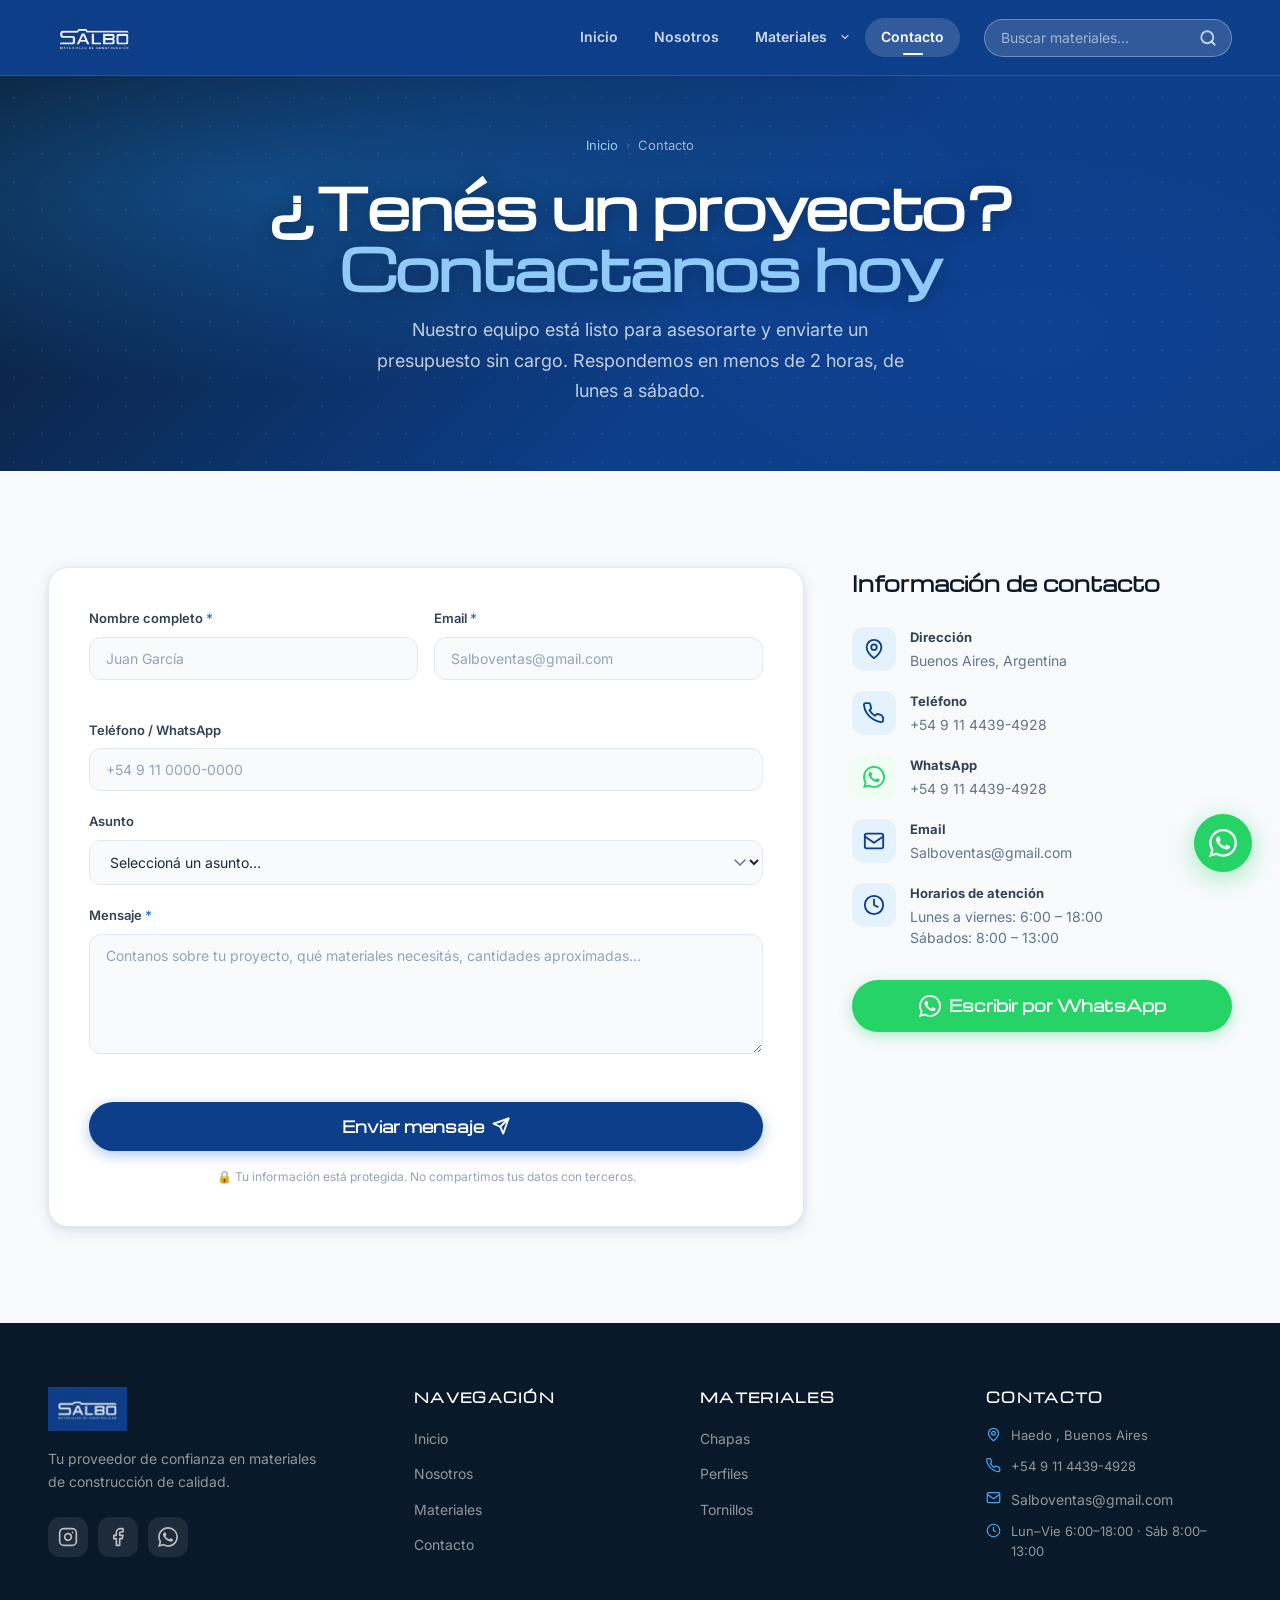
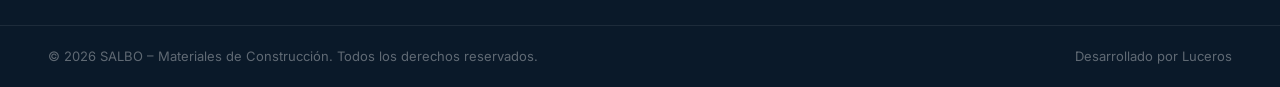
==== contacto.html @ 539ea637 "Correcion de responsive en logo flotante + emoji en los mensajes" ====
<!DOCTYPE html>
<html lang="es">
<head>
  <meta charset="UTF-8" />
  <meta name="viewport" content="width=device-width, initial-scale=1.0" />
  <meta name="description" content="Contactá a SALBO – Materiales de Construcción. Formulario de contacto, WhatsApp, teléfono y dirección en Buenos Aires. Respondemos en menos de 2 horas." />
  <meta name="keywords" content="contacto SALBO, presupuesto materiales construcción, consulta chapas perfiles Buenos Aires" />
  <meta name="author" content="SALBO" />
  <meta property="og:title" content="Contacto – SALBO Materiales de Construcción" />
  <meta property="og:description" content="Contactanos para recibir tu presupuesto sin cargo. Respondemos en menos de 2 horas." />
  <meta property="og:type" content="website" />
  <title>Contacto – SALBO Materiales de Construcción</title>

  <link rel="icon" href="assets/img/SALBO_LOGO_WEB.jpeg" type="image/jpeg" />

  <link rel="preconnect" href="https://fonts.googleapis.com" />
  <link rel="preconnect" href="https://fonts.gstatic.com" crossorigin />
  <link href="https://fonts.googleapis.com/css2?family=Inter:wght@300;400;500;600;700;800&family=Poppins:wght@400;500;600;700;800;900&display=swap" rel="stylesheet" />

  <link rel="stylesheet" href="assets/css/styles.css?v=2" />
</head>
<body data-page="contacto">

  <!-- Shared header -->
  <div id="site-header"></div>

  <!-- ===== PAGE HERO ===== -->
  <section class="page-hero" aria-labelledby="ph-title">
    <div class="page-hero__content">
      <nav class="page-hero__breadcrumb" aria-label="Ruta de navegación">
        <a href="index.html">Inicio</a>
        <span class="page-hero__breadcrumb-sep" aria-hidden="true">›</span>
        <span>Contacto</span>
      </nav>
      <h1 class="page-hero__title" id="ph-title">
        ¿Tenés un proyecto?<br><span>Contactanos hoy</span>
      </h1>
      <p class="page-hero__desc">
        Nuestro equipo está listo para asesorarte y enviarte un presupuesto sin cargo. Respondemos en menos de 2 horas, de lunes a sábado.
      </p>
    </div>
  </section>

  <!-- ===== CONTACTO ===== -->
  <section class="contact" id="contacto" aria-labelledby="contact-title">
    <div class="container">

      <!--
        IMPORTANTE – Formspree:
        1. Creá una cuenta en https://formspree.io (gratis hasta 50 envíos/mes)
        2. Creá un nuevo formulario y copiá tu ID (ej: xpzgkwrb)
        3. Reemplazá YOUR_FORM_ID en el atributo action de abajo
           action="https://formspree.io/f/YOUR_FORM_ID"
        4. ¡Listo! Los mensajes llegarán a tu email automáticamente.
      -->

      <div class="contact__grid">

        <!-- ── FORMULARIO ── -->
        <div class="contact__form-wrap reveal">
          <form
            class="contact-form"
            id="contactForm"
            action="https://formspree.io/f/YOUR_FORM_ID"
            method="POST"
            novalidate
            aria-label="Formulario de contacto"
          >

            <!-- Honeypot anti-spam: oculto para humanos, visible para bots -->
            <input
              type="text"
              name="_gotcha"
              style="display:none;position:absolute;left:-9999px;width:1px;height:1px"
              tabindex="-1"
              autocomplete="off"
              aria-hidden="true"
            />

            <!-- Asunto oculto para Formspree -->
            <input type="hidden" name="_subject" value="Nuevo contacto desde salbo.com.ar" />

            <div class="form-row">
              <div class="form-group">
                <label for="cName" class="form-label">
                  Nombre completo <span class="required" aria-hidden="true">*</span>
                </label>
                <input
                  type="text"
                  id="cName"
                  name="name"
                  class="form-input"
                  placeholder="Juan García"
                  autocomplete="name"
                  required
                  aria-required="true"
                />
                <span class="form-error" id="cName-error" role="alert"></span>
              </div>
              <div class="form-group">
                <label for="cEmail" class="form-label">
                  Email <span class="required" aria-hidden="true">*</span>
                </label>
                <input
                  type="email"
                  id="cEmail"
                  name="email"
                  class="form-input"
                  placeholder="Salboventas@gmail.com"
                  autocomplete="email"
                  required
                  aria-required="true"
                />
                <span class="form-error" id="cEmail-error" role="alert"></span>
              </div>
            </div>

            <div class="form-group">
              <label for="cPhone" class="form-label">Teléfono / WhatsApp</label>
              <input
                type="tel"
                id="cPhone"
                name="phone"
                class="form-input"
                placeholder="+54 9 11 0000-0000"
                autocomplete="tel"
              />
            </div>

            <div class="form-group">
              <label for="cSubject" class="form-label">Asunto</label>
              <select id="cSubject" name="subject" class="form-input form-select">
                <option value="">Seleccioná un asunto…</option>
                <option value="presupuesto">Solicitar presupuesto</option>
                <option value="consulta">Consulta de producto</option>
                <option value="entrega">Consulta de entrega</option>
                <option value="otro">Otro</option>
              </select>
            </div>

            <div class="form-group">
              <label for="cMessage" class="form-label">
                Mensaje <span class="required" aria-hidden="true">*</span>
              </label>
              <textarea
                id="cMessage"
                name="message"
                class="form-input form-textarea"
                placeholder="Contanos sobre tu proyecto, qué materiales necesitás, cantidades aproximadas…"
                rows="5"
                required
                aria-required="true"
              ></textarea>
              <span class="form-error" id="cMessage-error" role="alert"></span>
            </div>

            <button type="submit" class="btn btn--primary btn--full btn--lg" id="submitBtn">
              Enviar mensaje
              <svg width="18" height="18" viewBox="0 0 24 24" fill="none" stroke="currentColor" stroke-width="2.5" stroke-linecap="round" stroke-linejoin="round" aria-hidden="true"><path d="m22 2-7 20-4-9-9-4Z"/><path d="M22 2 11 13"/></svg>
            </button>

            <p style="font-size:12px;color:var(--gray-400);margin-top:16px;text-align:center;">
              🔒 Tu información está protegida. No compartimos tus datos con terceros.
            </p>
          </form>
        </div>

        <!-- ── INFO DE CONTACTO ── -->
        <div class="contact__info reveal">
          <h3 class="contact__info-title">Información de contacto</h3>

          <div class="contact__info-items">

            <div class="contact__info-item">
              <div class="contact__info-icon" aria-hidden="true">
                <svg width="22" height="22" viewBox="0 0 24 24" fill="none" stroke="currentColor" stroke-width="2" stroke-linecap="round" stroke-linejoin="round"><path d="M20 10c0 6-8 12-8 12s-8-6-8-12a8 8 0 0 1 16 0Z"/><circle cx="12" cy="10" r="3"/></svg>
              </div>
              <div>
                <strong>Dirección</strong>
                <p> Buenos Aires, Argentina</p>
              </div>
            </div>

            <div class="contact__info-item">
              <div class="contact__info-icon" aria-hidden="true">
                <svg width="22" height="22" viewBox="0 0 24 24" fill="none" stroke="currentColor" stroke-width="2" stroke-linecap="round" stroke-linejoin="round"><path d="M22 16.92v3a2 2 0 0 1-2.18 2 19.79 19.79 0 0 1-8.63-3.07A19.5 19.5 0 0 1 4.1 12a19.79 19.79 0 0 1-3.07-8.67A2 2 0 0 1 3 1.17h3a2 2 0 0 1 2 1.72c.127.96.361 1.903.7 2.81a2 2 0 0 1-.45 2.11L7.09 9a16 16 0 0 0 6 6l1.27-1.27a2 2 0 0 1 2.11-.45c.907.339 1.85.573 2.81.7A2 2 0 0 1 21 16z"/></svg>
              </div>
              <div>
                <strong>Teléfono</strong>
                <p><a href="tel:+5491144394928">+54 9 11 4439-4928</a></p>
              </div>
            </div>

            <div class="contact__info-item">
              <div class="contact__info-icon contact__info-icon--wa" aria-hidden="true">
                <svg width="22" height="22" viewBox="0 0 24 24" fill="currentColor"><path d="M17.472 14.382c-.297-.149-1.758-.867-2.03-.967-.273-.099-.471-.148-.67.15-.197.297-.767.966-.94 1.164-.173.199-.347.223-.644.075-.297-.15-1.255-.463-2.39-1.475-.883-.788-1.48-1.761-1.653-2.059-.173-.297-.018-.458.13-.606.134-.133.298-.347.446-.52.149-.174.198-.298.298-.497.099-.198.05-.371-.025-.52-.075-.149-.669-1.612-.916-2.207-.242-.579-.487-.5-.669-.51-.173-.008-.371-.01-.57-.01-.198 0-.52.074-.792.372-.272.297-1.04 1.016-1.04 2.479 0 1.462 1.065 2.875 1.213 3.074.149.198 2.096 3.2 5.077 4.487.709.306 1.262.489 1.694.625.712.227 1.36.195 1.871.118.571-.085 1.758-.719 2.006-1.413.248-.694.248-1.289.173-1.413-.074-.124-.272-.198-.57-.347m-5.421 7.403h-.004a9.87 9.87 0 0 1-5.031-1.378l-.361-.214-3.741.982.998-3.648-.235-.374a9.86 9.86 0 0 1-1.51-5.26c.001-5.45 4.436-9.884 9.888-9.884 2.64 0 5.122 1.03 6.988 2.898a9.825 9.825 0 0 1 2.893 6.994c-.003 5.45-4.437 9.884-9.885 9.884m8.413-18.297A11.815 11.815 0 0 0 12.05 0C5.495 0 .16 5.335.157 11.892c0 2.096.547 4.142 1.588 5.945L.057 24l6.305-1.654a11.882 11.882 0 0 0 5.683 1.448h.005c6.554 0 11.89-5.335 11.893-11.893a11.821 11.821 0 0 0-3.48-8.413Z"/></svg>
              </div>
              <div>
                <strong>WhatsApp</strong>
                <p><a href="https://wa.me/5491144394928" target="_blank" rel="noopener noreferrer">+54 9 11 4439-4928</a></p>
              </div>
            </div>

            <div class="contact__info-item">
              <div class="contact__info-icon" aria-hidden="true">
                <svg width="22" height="22" viewBox="0 0 24 24" fill="none" stroke="currentColor" stroke-width="2" stroke-linecap="round" stroke-linejoin="round"><rect x="2" y="4" width="20" height="16" rx="2"/><path d="m22 7-10 7L2 7"/></svg>
              </div>
              <div>
                <strong>Email</strong>
                <!-- Email obfuscado: ensamblado por JS para evitar scrapers -->
                <p>
                  <span
                    class="js-email"
                    data-u="Salboventas"
                    data-d="gmail"
                    data-t="com"
                    data-style="page"
                    aria-label="Email de contacto"
                  >
                    <noscript>Salboventas [arroba] gmail.com</noscript>
                  </span>
                </p>
              </div>
            </div>

            <div class="contact__info-item">
              <div class="contact__info-icon" aria-hidden="true">
                <svg width="22" height="22" viewBox="0 0 24 24" fill="none" stroke="currentColor" stroke-width="2" stroke-linecap="round" stroke-linejoin="round"><circle cx="12" cy="12" r="10"/><polyline points="12 6 12 12 16 14"/></svg>
              </div>
              <div>
                <strong>Horarios de atención</strong>
                <p>Lunes a viernes: 6:00 – 18:00<br />Sábados: 8:00 – 13:00</p>
              </div>
            </div>

          </div>

          <a href="https://wa.me/5491144394928?text=%C2%A1Hola!%20%F0%9F%91%8B%0AGracias%20por%20comunicarte%20con%20*SALBO*%0A%0ASomos%20tu%20proveedor%20de%20materiales%20para%20construcci%C3%B3n%3A%20chapas%2C%20perfiles%2C%20tornillos%20y%20m%C3%A1s.%20%F0%9F%8F%97%EF%B8%8F%0A%0A%F0%9F%93%A9%20En%20breve%20te%20respondemos.%0AMientras%20tanto%2C%20pod%C3%A9s%20enviarnos%3A%0A%E2%80%A2%20Material%20que%20necesit%C3%A1s%0A%E2%80%A2%20Medidas%20o%20cantidades%0A%E2%80%A2%20Zona%20de%20entrega%20(%F0%9F%9A%9A%20Hacemos%20env%C3%ADos)%0A%0A%C2%A1Gracias%20por%20elegirnos!%20" target="_blank" rel="noopener noreferrer" class="btn btn--wa btn--lg" style="width:100%;justify-content:center;" aria-label="Escribir por WhatsApp">
            <svg width="22" height="22" viewBox="0 0 24 24" fill="currentColor" aria-hidden="true"><path d="M17.472 14.382c-.297-.149-1.758-.867-2.03-.967-.273-.099-.471-.148-.67.15-.197.297-.767.966-.94 1.164-.173.199-.347.223-.644.075-.297-.15-1.255-.463-2.39-1.475-.883-.788-1.48-1.761-1.653-2.059-.173-.297-.018-.458.13-.606.134-.133.298-.347.446-.52.149-.174.198-.298.298-.497.099-.198.05-.371-.025-.52-.075-.149-.669-1.612-.916-2.207-.242-.579-.487-.5-.669-.51-.173-.008-.371-.01-.57-.01-.198 0-.52.074-.792.372-.272.297-1.04 1.016-1.04 2.479 0 1.462 1.065 2.875 1.213 3.074.149.198 2.096 3.2 5.077 4.487.709.306 1.262.489 1.694.625.712.227 1.36.195 1.871.118.571-.085 1.758-.719 2.006-1.413.248-.694.248-1.289.173-1.413-.074-.124-.272-.198-.57-.347m-5.421 7.403h-.004a9.87 9.87 0 0 1-5.031-1.378l-.361-.214-3.741.982.998-3.648-.235-.374a9.86 9.86 0 0 1-1.51-5.26c.001-5.45 4.436-9.884 9.888-9.884 2.64 0 5.122 1.03 6.988 2.898a9.825 9.825 0 0 1 2.893 6.994c-.003 5.45-4.437 9.884-9.885 9.884m8.413-18.297A11.815 11.815 0 0 0 12.05 0C5.495 0 .16 5.335.157 11.892c0 2.096.547 4.142 1.588 5.945L.057 24l6.305-1.654a11.882 11.882 0 0 0 5.683 1.448h.005c6.554 0 11.89-5.335 11.893-11.893a11.821 11.821 0 0 0-3.48-8.413Z"/></svg>
            Escribir por WhatsApp
          </a>
        </div>

      </div>
    </div>
  </section>

  <!-- Shared footer -->
  <div id="site-footer"></div>

  <script src="assets/js/shared.js?v=2" defer></script>
  <script src="assets/js/main.js?v=2" defer></script>
</body>
</html>
---- assets/css/styles.css ----
/* =========================================================
   SALBO – Materiales de Construcción
   styles.css – Design System + Full Layout
   ========================================================= */
@import url('https://fonts.googleapis.com/css2?family=Michroma&display=swap');
/* ── Custom Properties ── */
:root {
  --blue-900: #0A1929;
  --blue-800: #0D2B4E;
  --blue-700: #0D3E89;
  --blue-600: #0D3E89;
  --blue-500: #1976D2;
  --blue-400: #1E88E5;
  --blue-300: #42A5F5;
  --blue-200: #90CAF9;
  --blue-100: #BBDEFB;
  --blue-50:  #E3F2FD;

  --white:    #FFFFFF;
  --gray-50:  #F8FAFC;
  --gray-100: #F1F5F9;
  --gray-200: #E2E8F0;
  --gray-300: #CBD5E1;
  --gray-400: #94A3B8;
  --gray-500: #64748B;
  --gray-600: #475569;
  --gray-700: #334155;
  --gray-800: #1E293B;
  --gray-900: #0F172A;

  --green-500: #22C55E;
  --wa-green:  #25D366;

  --radius-sm:  6px;
  --radius-md:  12px;
  --radius-lg:  20px;
  --radius-xl:  32px;
  --radius-full: 9999px;

  --shadow-sm:  0 1px 3px rgba(0,0,0,.08), 0 1px 2px rgba(0,0,0,.06);
  --shadow-md:  0 4px 16px rgba(13,71,161,.10), 0 2px 6px rgba(0,0,0,.06);
  --shadow-lg:  0 12px 40px rgba(13,71,161,.14), 0 4px 12px rgba(0,0,0,.08);
  --shadow-xl:  0 24px 60px rgba(13,71,161,.18), 0 8px 24px rgba(0,0,0,.10);

  --transition: 0.25s cubic-bezier(0.4,0,0.2,1);
  --transition-slow: 0.45s cubic-bezier(0.4,0,0.2,1);

  --header-h: 76px;
  --container-max: 1280px;
  --container-pad: clamp(16px, 4vw, 48px);

  --font-sans: 'Inter', system-ui, sans-serif;
  --font-display:'Michroma', sans-serif;
}

/* ── Reset & Base ── */
*, *::before, *::after { box-sizing: border-box; margin: 0; padding: 0; }

html {
  scroll-behavior: smooth;
  scroll-padding-top: var(--header-h);
  -webkit-text-size-adjust: 100%;
}

body {
  font-family: var(--font-sans);
  font-size: 16px;
  line-height: 1.6;
  color: var(--gray-700);
  background: var(--white);
  overflow-x: hidden;
}

img, svg { display: block; max-width: 100%; }

a { color: inherit; text-decoration: none; }

ul, ol { list-style: none; }

button { cursor: pointer; font-family: inherit; border: none; background: none; }

input, textarea, select {
  font-family: inherit;
  font-size: inherit;
}

/* ── Container ── */
.container {
  width: 100%;
  max-width: var(--container-max);
  margin-inline: auto;
  padding-inline: var(--container-pad);
}

/* ── Buttons ── */
.btn {
  display: inline-flex;
  align-items: center;
  justify-content: center;
  gap: 8px;
  font-family: var(--font-display);
  font-weight: 600;
  border-radius: var(--radius-full);
  transition: background var(--transition), color var(--transition),
              border-color var(--transition), transform var(--transition),
              box-shadow var(--transition);
  white-space: nowrap;
  cursor: pointer;
}

.btn--sm  { padding: 8px 18px;  font-size: 13px; }
.btn--md  { padding: 11px 24px; font-size: 14px; }
.btn--lg  { padding: 14px 32px; font-size: 15px; }
.btn--full { width: 100%; }

.btn--primary {
  background: var(--blue-600);
  color: var(--white);
  box-shadow: 0 4px 14px rgba(21,101,192,.35);
}
.btn--primary:hover {
  background: var(--blue-500);
  transform: translateY(-2px);
  box-shadow: 0 8px 20px rgba(21,101,192,.45);
}
.btn--primary:active { transform: translateY(0); }

.btn--outline {
  background: transparent;
  color: var(--blue-600);
  border: 2px solid var(--blue-600);
}
.btn--outline:hover {
  background: var(--blue-600);
  color: var(--white);
  transform: translateY(-2px);
}

.btn--wa {
  background: var(--wa-green);
  color: var(--white);
  box-shadow: 0 4px 14px rgba(37,211,102,.35);
}
.btn--wa:hover {
  background: #1ebe5a;
  transform: translateY(-2px);
  box-shadow: 0 8px 20px rgba(37,211,102,.45);
}
.btn--ig {
  background: linear-gradient(45deg, #f09433 0%, #e6683c 25%, #dc2743 50%, #cc2366 75%, #bc1888 100%);
  color: var(--white);
  box-shadow: 0 4px 14px rgba(220,39,67,.35);
}
.btn--ig:hover {
  filter: brightness(1.08);
  transform: translateY(-2px);
  box-shadow: 0 8px 20px rgba(220,39,67,.45);
}

/* ── Section common ── */
.section-header {
  text-align: center;
  max-width: 680px;
  margin-inline: auto;
  margin-bottom: 56px;
}

.section-tag {
  display: inline-block;
  font-size: 12px;
  font-weight: 700;
  letter-spacing: .12em;
  text-transform: uppercase;
  color: var(--blue-500);
  background: var(--blue-50);
  border: 1px solid var(--blue-100);
  padding: 5px 14px;
  border-radius: var(--radius-full);
  margin-bottom: 14px;
}

.section-title {
  font-family: var(--font-display);
  font-size: clamp(28px, 4vw, 42px);
  font-weight: 800;
  color: var(--gray-900);
  line-height: 1.2;
  margin-bottom: 16px;
}

.section-desc {
  font-size: 16px;
  color: var(--gray-500);
  line-height: 1.7;
}

/* ── Reveal animations ── */
.reveal {
  opacity: 0;
  transform: translateY(28px);
  transition: opacity 0.6s ease, transform 0.6s ease;
}
.reveal.visible {
  opacity: 1;
  transform: translateY(0);
}

/* staggered delay helpers */
.reveal:nth-child(2) { transition-delay: .08s; }
.reveal:nth-child(3) { transition-delay: .16s; }
.reveal:nth-child(4) { transition-delay: .24s; }
.reveal:nth-child(5) { transition-delay: .32s; }

/* =========================================================
   HEADER
   ========================================================= */
.header {
  position: fixed;
  top: 0; left: 0; right: 0;
  z-index: 1000;
  height: var(--header-h);
  background: var(--blue-600);
  border-bottom: 1px solid rgba(255,255,255,.12);
  transition: background var(--transition), box-shadow var(--transition), height var(--transition);
}

.header.scrolled {
  background: var(--blue-700);
  box-shadow: 0 4px 20px rgba(10,25,41,.35);
  height: 64px;
}

.header__container {
  display: flex;
  align-items: center;
  gap: 24px;
  height: 100%;
  max-width: var(--container-max);
  margin-inline: auto;
  padding-inline: var(--container-pad);
}

/* Logo */
.header__logo {
  display: flex;
  align-items: center;
  flex-shrink: 0;
  text-decoration: none;
}

.header__logo-img {
  height: 52px;
  width: auto;
  object-fit: contain;
  display: block;
  transition: opacity var(--transition);
}
.header__logo-img:hover { opacity: .85; }

.header.scrolled .header__logo-img { height: 44px; }

/* Nav */
.header__nav { margin-left: auto; }

.nav__list {
  display: flex;
  gap: 4px;
  list-style: none;
}

.nav__link {
  display: block;
  padding: 8px 16px;
  font-size: 14px;
  font-weight: 600;
  color: rgba(255,255,255,.8);
  border-radius: var(--radius-full);
  transition: color var(--transition), background var(--transition);
  position: relative;
}

.nav__link::after {
  content: '';
  position: absolute;
  bottom: 2px; left: 50%;
  transform: translateX(-50%) scaleX(0);
  width: 20px; height: 2px;
  background: var(--white);
  border-radius: 2px;
  transition: transform var(--transition);
}

.nav__link:hover,
.nav__link.active {
  color: var(--white);
  background: rgba(255,255,255,.15);
}

.nav__link:hover::after,
.nav__link.active::after {
  transform: translateX(-50%) scaleX(1);
}

/* Search */
.header__search { flex-shrink: 0; }

.search-form {
  display: flex;
  align-items: center;
  background: rgba(255,255,255,.15);
  border: 1.5px solid rgba(255,255,255,.3);
  border-radius: var(--radius-full);
  overflow: hidden;
  transition: border-color var(--transition), box-shadow var(--transition), background var(--transition);
}

.search-form:focus-within {
  background: rgba(255,255,255,.22);
  border-color: rgba(255,255,255,.6);
  box-shadow: 0 0 0 3px rgba(255,255,255,.12);
}

.search-form__input {
  border: none;
  background: transparent;
  outline: none;
  padding: 9px 16px;
  font-size: 14px;
  color: var(--white);
  width: 200px;
  transition: width var(--transition);
}
.search-form__input::placeholder { color: rgba(255,255,255,.55); }
.search-form__input:focus { width: 260px; }

.search-form__btn {
  padding: 9px 14px;
  color: rgba(255,255,255,.7);
  background: none;
  transition: color var(--transition);
}
.search-form:focus-within .search-form__btn { color: var(--white); }

/* =========================================================
   NAV DROPDOWN
   ========================================================= */

/* Cada <li> del nav puede contener un dropdown */
.nav__list > li  { position: relative; }
.nav__item       { position: relative; }

/* Grupo: link + botón chevron */
.nav__link-group {
  display: inline-flex;
  align-items: center;
  border-radius: var(--radius-full);
  overflow: hidden;
  transition: background var(--transition);
}

.nav__link-group .nav__link {
  border-radius: 0;   /* el radio lo da el grupo */
  padding-right: 6px;
}

/* Botón chevron */
.nav__dropdown-toggle {
  display: flex;
  align-items: center;
  justify-content: center;
  width: 28px;
  padding: 0 6px 0 2px;
  align-self: stretch;
  background: transparent;
  color: rgba(255,255,255,.7);
  border: none;
  cursor: pointer;
  transition: color var(--transition), background var(--transition);
}
.nav__dropdown-toggle:hover { color: var(--white); }

/* Rotar chevron cuando el dropdown está visible */
.nav__item--has-dropdown:hover .nav__chevron,
.nav__item--has-dropdown:focus-within .nav__chevron,
.nav__item--has-dropdown.is-open .nav__chevron {
  transform: rotate(180deg);
}
.nav__chevron { transition: transform .22s ease; display: block; }

/* Hover en el grupo completo → resaltar como los otros links */
.nav__link-group:hover,
.nav__item--has-dropdown:focus-within .nav__link-group {
  background: rgba(255,255,255,.15);
}
.nav__link-group:hover .nav__link,
.nav__link-group:hover .nav__dropdown-toggle {
  color: var(--white);
}

/* ── Dropdown panel ── */
.nav__dropdown {
  position: absolute;
  top: calc(100% + 8px);
  left: 50%;
  transform: translateX(-50%) translateY(-6px);
  min-width: 210px;
  background: var(--white);
  border: 1px solid var(--gray-200);
  border-radius: var(--radius-md);
  box-shadow: var(--shadow-lg);
  padding: 6px 0;
  list-style: none;
  /* Oculto por defecto */
  opacity: 0;
  visibility: hidden;
  pointer-events: none;
  transition: opacity .2s ease, transform .2s ease, visibility 0s .2s;
  z-index: 500;
}

/* Triángulo decorativo */
.nav__dropdown::before {
  content: '';
  position: absolute;
  top: -7px; left: 50%;
  transform: translateX(-50%);
  border: 7px solid transparent;
  border-top: none;
  border-bottom-color: var(--gray-200);
}
.nav__dropdown::after {
  content: '';
  position: absolute;
  top: -5px; left: 50%;
  transform: translateX(-50%);
  border: 6px solid transparent;
  border-top: none;
  border-bottom-color: var(--white);
}

/* Mostrar en hover, focus-within o clase .is-open (mobile JS) */
.nav__item--has-dropdown:hover .nav__dropdown,
.nav__item--has-dropdown:focus-within .nav__dropdown,
.nav__item--has-dropdown.is-open .nav__dropdown {
  opacity: 1;
  visibility: visible;
  pointer-events: auto;
  transform: translateX(-50%) translateY(0);
  transition: opacity .2s ease, transform .2s ease, visibility 0s 0s;
}

/* Items del dropdown */
.nav__dropdown-link {
  display: flex;
  align-items: center;
  gap: 10px;
  padding: 10px 18px;
  font-size: 13.5px;
  font-weight: 500;
  color: var(--gray-700);
  white-space: nowrap;
  text-decoration: none;
  transition: background .15s ease, color .15s ease;
}
.nav__dropdown-link:hover {
  background: var(--blue-50);
  color: var(--blue-600);
}
.nav__dropdown-link svg { color: var(--blue-500); flex-shrink: 0; }

/* Primer item "Todos" — destacado */
.nav__dropdown li:first-child .nav__dropdown-link {
  font-weight: 600;
  color: var(--blue-700);
}
.nav__dropdown li:first-child .nav__dropdown-link:hover {
  background: var(--blue-50);
}

/* Separador */
.nav__dropdown-divider {
  height: 1px;
  background: var(--gray-100);
  margin: 4px 0;
  padding: 0;
}

/* ── Mobile: dropdown inline ── */
@media (max-width: 768px) {

  .nav__dropdown {
    position: static;
    transform: none !important;
    box-shadow: none;
    border: none;
    border-radius: 0;
    background: var(--gray-100);
    padding: 0;
    opacity: 1;
    visibility: visible;
    pointer-events: auto;
    display: none; /* oculto hasta que JS ponga .is-open */
    transition: none;
  }
  .nav__dropdown::before,
  .nav__dropdown::after { display: none; }

  /* Mostrar cuando el item tiene .is-open */
  .nav__item--has-dropdown.is-open .nav__dropdown { display: block; }

  /* El hover del escritorio no debe afectar mobile */
  .nav__item--has-dropdown:hover .nav__dropdown { display: none; }
  .nav__item--has-dropdown.is-open .nav__dropdown { display: block !important; }

  /* Link group en mobile */
  .nav__link-group {
    display: flex;
    width: 100%;
    border-radius: 0;
    overflow: visible;
  }
  .nav__link-group .nav__link {
    flex: 1;
    padding: 14px var(--container-pad);
    font-size: 16px;
    color: var(--gray-700);
    border-radius: 0;
  }
  .nav__link-group:hover,
  .nav__item--has-dropdown:focus-within .nav__link-group {
    background: transparent;
  }
  .nav__link-group:hover .nav__link { color: var(--blue-600); }

  /* Botón chevron mobile */
  .nav__dropdown-toggle {
    width: 54px;
    min-height: 48px;
    color: var(--gray-400);
    border-left: 1px solid var(--gray-200);
    border-radius: 0;
    padding: 0;
  }
  .nav__dropdown-toggle:hover,
  .nav__item--has-dropdown.is-open .nav__dropdown-toggle {
    background: var(--blue-50);
    color: var(--blue-600);
  }
  .nav__item--has-dropdown.is-open .nav__chevron { transform: rotate(180deg); }
  .nav__item--has-dropdown:hover .nav__chevron  { transform: none; }
  .nav__item--has-dropdown.is-open .nav__chevron { transform: rotate(180deg) !important; }

  /* Items del dropdown mobile */
  .nav__dropdown-link {
    padding: 13px calc(var(--container-pad) + 20px);
    font-size: 14px;
    color: var(--gray-600);
    border-top: 1px solid var(--gray-200);
  }
  .nav__dropdown li:first-child .nav__dropdown-link {
    color: var(--blue-600);
  }
  .nav__dropdown-divider { display: none; }
}

/* Hamburger */
.header__hamburger {
  display: none;
  flex-direction: column;
  gap: 5px;
  padding: 8px;
  margin-left: auto;
  border-radius: var(--radius-sm);
  transition: background var(--transition);
}
.header__hamburger:hover { background: rgba(255,255,255,.15); }

.hamburger__line {
  display: block;
  width: 22px; height: 2px;
  background: var(--white);
  border-radius: 2px;
  transition: transform var(--transition), opacity var(--transition);
}

.header__hamburger.open .hamburger__line:nth-child(1) { transform: translateY(7px) rotate(45deg); }
.header__hamburger.open .hamburger__line:nth-child(2) { opacity: 0; transform: scaleX(0); }
.header__hamburger.open .hamburger__line:nth-child(3) { transform: translateY(-7px) rotate(-45deg); }

/* =========================================================
   HERO
   ========================================================= */
.hero {
  position: relative;
  min-height: 100svh;
  display: flex;
  align-items: center;
  padding-top: var(--header-h);
  overflow: hidden;
}

/* ── Hero content (sobre el carrusel) ── */
.hero__content {
  position: relative;
  z-index: 10;
  max-width: var(--container-max);
  margin-inline: auto;
  padding-inline: var(--container-pad);
  padding-block: 80px 120px;
  width: 100%;
}

/* Badge "Empresa líder" */
.hero__badge {
  display: inline-flex;
  align-items: center;
  gap: 8px;
  font-size: 12px;
  font-weight: 700;
  letter-spacing: .1em;
  text-transform: uppercase;
  color: var(--blue-200);
  background: rgba(13,71,161,.45);
  border: 1px solid rgba(144,202,249,.3);
  padding: 7px 16px;
  border-radius: var(--radius-full);
  margin-bottom: 24px;
  box-shadow: 0 4px 16px rgba(0,0,0,.2);
  transition: background var(--transition), border-color var(--transition);
}
.hero__badge:hover {
  background: rgba(13,71,161,.6);
  border-color: rgba(144,202,249,.5);
}

.hero__badge-dot {
  width: 7px; height: 7px;
  background: var(--blue-300);
  border-radius: 50%;
  box-shadow: 0 0 8px var(--blue-300);
  animation: pulse-dot 2s ease-in-out infinite;
}

@keyframes pulse-dot {
  0%, 100% { opacity: 1; transform: scale(1);   box-shadow: 0 0 8px  var(--blue-300); }
  50%       { opacity: .7; transform: scale(1.3); box-shadow: 0 0 16px var(--blue-300); }
}

.hero__title {
  display: flex;
  flex-direction: column;
  margin-bottom: 24px;
}

.hero__title-main {
  font-family: var(--font-display);
  font-size: clamp(52px, 8vw, 96px);
  font-weight: 900;
  color: var(--white);
  line-height: .92;
  letter-spacing: -3px;
  text-shadow: 0 4px 32px rgba(0,0,0,.4);
}

.hero__title-sub {
  font-family: var(--font-display);
  font-size: clamp(17px, 2.8vw, 26px);
  font-weight: 400;
  color: var(--blue-200);
  letter-spacing: .04em;
  margin-top: 10px;
}

.hero__desc {
  max-width: 560px;
  font-size: clamp(15px, 1.7vw, 17px);
  color: rgba(255,255,255,.82);
  line-height: 1.75;
  margin-bottom: 32px;
  text-shadow: 0 1px 4px rgba(0,0,0,.2);
}

/* Contacto strip */
.hero__contact {
  display: flex;
  flex-wrap: wrap;
  gap: 16px;
  margin-bottom: 40px;
}

.hero__contact-item {
  display: flex;
  align-items: center;
  gap: 8px;
  font-size: 14px;
  font-weight: 500;
  color: rgba(255,255,255,.85);
  transition: color var(--transition);
}
.hero__contact-item:hover { color: var(--white); }

.hero__contact-icon {
  display: flex;
  align-items: center;
  justify-content: center;
  width: 32px; height: 32px;
  background: rgba(13,71,161,.4);
  border-radius: var(--radius-sm);
  color: var(--blue-200);
  flex-shrink: 0;
  border: 1px solid rgba(255,255,255,.15);
  transition: background var(--transition);
}
.hero__contact-item:hover .hero__contact-icon {
  background: rgba(255,255,255,.18);
}

/* CTAs */
.hero__ctas {
  display: flex;
  flex-wrap: wrap;
  gap: 12px;
}

.hero__ctas .btn--outline {
  color: var(--white);
  border-color: rgba(255,255,255,.45);
  backdrop-filter: blur(8px);
}
.hero__ctas .btn--outline:hover {
  background: rgba(255,255,255,.15);
  border-color: var(--white);
  color: var(--white);
}

/* Scroll hint */
.hero__scroll-hint {
  position: absolute;
  bottom: 36px; left: 50%;
  transform: translateX(-50%);
  display: flex;
  flex-direction: column;
  align-items: center;
  gap: 8px;
  color: rgba(255,255,255,.45);
  font-size: 10px;
  letter-spacing: .15em;
  text-transform: uppercase;
  z-index: 10;
}

.hero__scroll-arrow {
  width: 20px; height: 30px;
  border: 1.5px solid rgba(255,255,255,.25);
  border-radius: 12px;
  position: relative;
}
.hero__scroll-arrow::after {
  content: '';
  position: absolute;
  top: 5px; left: 50%;
  transform: translateX(-50%);
  width: 3px; height: 7px;
  background: rgba(255,255,255,.5);
  border-radius: 3px;
  animation: scroll-bounce 2s ease-in-out infinite;
}
@keyframes scroll-bounce {
  0%, 100% { transform: translateX(-50%) translateY(0); opacity: 1; }
  80%       { transform: translateX(-50%) translateY(9px); opacity: 0; }
}

/* =========================================================
   HERO CAROUSEL  (.hc = hero-carousel, prefijo corto)
   ========================================================= */

/* Contenedor – ocupa todo el fondo del hero */
.hc {
  position: absolute;
  inset: 0;
  z-index: 0;
  overflow: hidden;
}

/* ── Track: posiciona los slides apilados ── */
.hc__track {
  position: relative;
  width: 100%; height: 100%;
}

/* ── Slide individual ── */
.hc__slide {
  position: absolute;
  inset: 0;
  opacity: 0;
  /* Fade crossfade principal */
  transition: opacity 1s cubic-bezier(0.4, 0, 0.2, 1);
  will-change: opacity, transform;
  overflow: hidden;
}

/* Slide activo */
.hc__slide.is-active {
  opacity: 1;
  z-index: 2;
}

/* Slide que está saliendo (para crossfade limpio) */
.hc__slide.is-leaving {
  opacity: 0;
  z-index: 1;
}

/* ── Imagen del slide ── */
.hc__img {
  width: 100%; height: 100%;
  object-fit: cover;
  object-position: center;
  display: block;
  /* Ken Burns base – se anula en el slide activo */
  transform: scale(1.08);
  transition: transform 0s;
}

/* Ken Burns en slide activo: zoom suave */
.hc__slide.is-active .hc__img {
  transform: scale(1);
  transition: transform 15s cubic-bezier(0.25, 0.46, 0.45, 0.94);
}

/* ── Overlay degradado por slide ──
   Gradient izquierda→derecha para que el texto izquierdo sea legible
   + degradado inferior para el área de dots/barra */
.hc__overlay {
  position: absolute;
  inset: 0;
  background:
    linear-gradient(
      to right,
      rgba(8, 20, 40, 0.88)  0%,
      rgba(10, 30, 60, 0.62) 45%,
      rgba(8, 20, 40, 0.25)  100%
    ),
    linear-gradient(
      to top,
      rgba(8, 20, 40, 0.65) 0%,
      transparent 35%
    );
  pointer-events: none;
}

/* ── Etiqueta del slide ── */
.hc__label {
  position: absolute;
  bottom: 80px; right: 40px;
  z-index: 4;
  font-family: var(--font-display);
  font-size: 12px;
  font-weight: 600;
  letter-spacing: .12em;
  text-transform: uppercase;
  color: rgba(255,255,255,.85);
  background: rgba(0,0,0,.40);
  border: 1px solid rgba(255,255,255,.18);
  padding: 8px 16px;
  border-radius: var(--radius-full);
  opacity: 0;
  transform: translateY(6px);
  transition: opacity .5s .3s ease, transform .5s .3s ease;
  pointer-events: none;
}
.hc__slide.is-active .hc__label {
  opacity: 1;
  transform: translateY(0);
}

/* ── Flechas de navegación ── */
.hc__arrow {
  position: absolute;
  top: 50%; z-index: 20;
  transform: translateY(-50%);
  background: rgba(0,0,0,.35);
  border: 1px solid rgba(255,255,255,.22);
  color: var(--white);
  width: 52px; height: 52px;
  border-radius: 50%;
  display: flex;
  align-items: center;
  justify-content: center;
  cursor: pointer;
  transition:
    background var(--transition),
    border-color var(--transition),
    transform var(--transition),
    box-shadow var(--transition);
  box-shadow: 0 4px 20px rgba(0,0,0,.3);
}

.hc__arrow:hover {
  background: rgba(255,255,255,.22);
  border-color: rgba(255,255,255,.45);
  box-shadow: 0 8px 28px rgba(0,0,0,.35);
}

.hc__arrow:active { transform: translateY(-50%) scale(.93); }

.hc__arrow--prev { left: 24px; }
.hc__arrow--next { right: 24px; }

/* Hover: desplazar icono internamente */
.hc__arrow--prev:hover svg { transform: translateX(-2px); }
.hc__arrow--next:hover svg { transform: translateX(2px); }
.hc__arrow svg { transition: transform var(--transition); }

/* ── Puntos de navegación ── */
.hc__dots {
  position: absolute;
  bottom: 32px; left: 50%;
  transform: translateX(-50%);
  z-index: 20;
  display: flex;
  gap: 8px;
  align-items: center;
}

.hc__dot {
  width: 8px; height: 8px;
  border-radius: 50%;
  background: rgba(255,255,255,.35);
  border: none;
  cursor: pointer;
  padding: 0;
  transition:
    background var(--transition),
    transform var(--transition),
    width var(--transition);
}

.hc__dot:hover {
  background: rgba(255,255,255,.65);
  transform: scale(1.2);
}

/* Punto activo: se alarga como píldora */
.hc__dot.is-active {
  width: 28px;
  border-radius: 4px;
  background: var(--white);
  box-shadow: 0 0 10px rgba(255,255,255,.4);
}

/* ── Contador de slides ── */
.hc__counter {
  position: absolute;
  bottom: 36px; right: 80px;
  z-index: 20;
  font-family: var(--font-display);
  font-size: 12px;
  font-weight: 600;
  color: rgba(255,255,255,.6);
  letter-spacing: .05em;
  display: flex;
  align-items: center;
  gap: 2px;
}

.hc__counter-sep {
  margin-inline: 3px;
  opacity: .4;
}

#hcCurrent {
  color: var(--white);
  font-size: 15px;
}

/* ── Barra de progreso ── */
.hc__progress {
  position: absolute;
  bottom: 0; left: 0; right: 0;
  height: 3px;
  background: rgba(255,255,255,.12);
  z-index: 20;
  overflow: hidden;
}

.hc__progress-bar {
  height: 100%;
  width: 0%;
  background: linear-gradient(to right, var(--blue-300), var(--white));
  border-radius: 0 2px 2px 0;
  /* La animación se controla desde JS con CSS custom property */
  transition: width linear;
  box-shadow: 0 0 8px rgba(144,202,249,.6);
}

/* ── Responsive del carrusel ── */
@media (max-width: 768px) {
  .hc__arrow {
    width: 42px; height: 42px;
  }
  .hc__arrow--prev { left: 12px; }
  .hc__arrow--next { right: 12px; }
  .hc__label { bottom: 60px; right: 16px; font-size: 11px; }
  .hc__counter { right: 56px; bottom: 32px; }
}

@media (max-width: 480px) {
  .hc__arrow { display: none; } /* En móvil muy chico solo dots */
  .hc__counter { display: none; }
}

/* ── Reducir movimiento ── */
@media (prefers-reduced-motion: reduce) {
  .hc__slide { transition-duration: .01ms; }
  .hc__slide.is-active .hc__img { transition-duration: .01ms; }
  .hc__progress-bar { transition: none; }
}

/* =========================================================
   STATS STRIP
   ========================================================= */
.stats {
  background: var(--white);
  border-bottom: 1px solid var(--gray-100);
  padding-block: 40px;
}

.stats__grid {
  display: flex;
  flex-wrap: wrap;
  gap: 0;
  justify-content: center;
}

.stats__item {
  flex: 1 1 180px;
  display: flex;
  flex-direction: column;
  align-items: center;
  text-align: center;
  padding: 24px 20px;
  position: relative;
}

.stats__item + .stats__item::before {
  content: '';
  position: absolute;
  left: 0; top: 20%; bottom: 20%;
  width: 1px;
  background: var(--gray-200);
}

.stats__num {
  font-family: var(--font-display);
  font-size: clamp(36px, 5vw, 52px);
  font-weight: 800;
  color: var(--blue-600);
  line-height: 1;
}

.stats__suffix {
  font-family: var(--font-display);
  font-size: clamp(24px, 3vw, 32px);
  font-weight: 700;
  color: var(--blue-400);
}

.stats__label {
  font-size: 13px;
  color: var(--gray-500);
  font-weight: 500;
  margin-top: 6px;
  text-transform: uppercase;
  letter-spacing: .06em;
}

/* =========================================================
   NOSOTROS
   ========================================================= */
.about {
  padding-block: 96px;
  background: var(--gray-50);
}

.about__content {
  display: flex;
  gap: 64px;
  align-items: flex-start;
}

/* Image */
.about__image { flex: 0 0 460px; }

.about__img-wrapper {
  position: relative;
  border-radius: var(--radius-lg);
  overflow: visible;
}

.about__img {
  width: 100%;
  height: 520px;
  object-fit: cover;
  border-radius: var(--radius-lg);
  box-shadow: var(--shadow-xl);
  transition: transform var(--transition-slow);
}
.about__img-wrapper:hover .about__img { transform: scale(1.02); }

.about__img-badge {
  position: absolute;
  bottom: -20px; right: -20px;
  background: var(--blue-600);
  color: var(--white);
  border-radius: var(--radius-md);
  padding: 20px 24px;
  text-align: center;
  box-shadow: var(--shadow-lg);
  line-height: 1.2;
}
.about__img-badge strong {
  display: block;
  font-family: var(--font-display);
  font-size: 36px;
  font-weight: 800;
}
.about__img-badge span { font-size: 12px; opacity: .85; }

/* Text */
.about__text { flex: 1; padding-top: 8px; }

.about__subtitle {
  font-family: var(--font-display);
  font-size: clamp(22px, 2.5vw, 28px);
  font-weight: 700;
  color: var(--gray-900);
  margin-bottom: 16px;
  line-height: 1.3;
}

.about__para {
  color: var(--gray-600);
  line-height: 1.75;
  margin-bottom: 16px;
}

.about__values {
  display: grid;
  grid-template-columns: 1fr 1fr;
  gap: 16px;
  margin-top: 32px;
}

.value-card {
  display: flex;
  gap: 14px;
  align-items: flex-start;
  background: var(--white);
  border: 1px solid var(--gray-200);
  border-radius: var(--radius-md);
  padding: 18px;
  transition: border-color var(--transition), box-shadow var(--transition), transform var(--transition);
}

.value-card:hover {
  border-color: var(--blue-200);
  box-shadow: var(--shadow-md);
  transform: translateY(-3px);
}

.value-card__icon {
  width: 48px; height: 48px;
  display: flex;
  align-items: center;
  justify-content: center;
  background: var(--blue-50);
  color: var(--blue-600);
  border-radius: var(--radius-sm);
  flex-shrink: 0;
  transition: background var(--transition), color var(--transition);
}
.value-card:hover .value-card__icon {
  background: var(--blue-600);
  color: var(--white);
}

.value-card strong {
  display: block;
  font-size: 14px;
  font-weight: 700;
  color: var(--gray-800);
  margin-bottom: 4px;
}

.value-card p {
  font-size: 13px;
  color: var(--gray-500);
  line-height: 1.5;
}

/* =========================================================
   MATERIALS
   ========================================================= */
.materials {
  padding-block: 96px;
  background: var(--white);
}

/* Inline search */
.materials__search {
  max-width: 540px;
  margin-inline: auto;
  margin-bottom: 32px;
}

.mat-search-wrapper {
  display: flex;
  align-items: center;
  gap: 0;
  background: var(--gray-50);
  border: 1.5px solid var(--gray-200);
  border-radius: var(--radius-full);
  padding: 4px 4px 4px 16px;
  transition: border-color var(--transition), box-shadow var(--transition);
}

.mat-search-wrapper:focus-within {
  border-color: var(--blue-400);
  box-shadow: 0 0 0 3px rgba(21,101,192,.12);
  background: var(--white);
}

.mat-search-wrapper > svg {
  color: var(--gray-400);
  flex-shrink: 0;
  transition: color var(--transition);
}
.mat-search-wrapper:focus-within > svg { color: var(--blue-500); }

.mat-search-input {
  flex: 1;
  border: none;
  background: transparent;
  outline: none;
  padding: 10px 12px;
  font-size: 15px;
  color: var(--gray-700);
}
.mat-search-input::placeholder { color: var(--gray-400); }

.mat-search-clear {
  padding: 8px 14px;
  color: var(--gray-400);
  font-size: 14px;
  border-radius: var(--radius-full);
  transition: color var(--transition), background var(--transition);
}
.mat-search-clear:hover { color: var(--gray-700); background: var(--gray-200); }

.mat-search-count {
  text-align: center;
  margin-top: 8px;
  font-size: 13px;
  color: var(--gray-400);
  min-height: 20px;
}

/* Filter pills */
.materials__filters {
  display: flex;
  flex-wrap: wrap;
  gap: 8px;
  justify-content: center;
  margin-bottom: 48px;
}

.filter-pill {
  padding: 8px 20px;
  font-size: 13px;
  font-weight: 600;
  color: var(--gray-500);
  background: var(--gray-100);
  border: 1.5px solid transparent;
  border-radius: var(--radius-full);
  cursor: pointer;
  transition: all var(--transition);
}

.filter-pill:hover {
  color: var(--blue-600);
  background: var(--blue-50);
  border-color: var(--blue-200);
}

.filter-pill.active {
  color: var(--white);
  background: var(--blue-600);
  border-color: var(--blue-600);
  box-shadow: 0 4px 12px rgba(21,101,192,.3);
}

/* Grid */
.materials__grid {
  display: flex;
  flex-wrap: wrap;
  gap: 24px;
  justify-content: center;
}

/* Card */
.mat-card {
  flex: 0 1 340px;
  background: var(--white);
  border: 1px solid var(--gray-200);
  border-radius: var(--radius-lg);
  overflow: hidden;
  transition: border-color var(--transition), box-shadow var(--transition), transform var(--transition);
  display: flex;
  flex-direction: column;
}

.mat-card:hover {
  border-color: var(--blue-200);
  box-shadow: var(--shadow-lg);
  transform: translateY(-6px);
}

.mat-card.hidden { display: none; }

.mat-card__img-wrap {
  position: relative;
  overflow: hidden;
  height: 200px;
  background: var(--white);
}

.mat-card__img {
  width: 100%; height: 100%;
  object-fit: contain;
  transition: transform var(--transition-slow);
}

.mat-card:hover .mat-card__img { transform: scale(1.04); }

.mat-card__badge {
  position: absolute;
  top: 12px; left: 12px;
  background: var(--blue-600);
  color: var(--white);
  font-size: 11px;
  font-weight: 700;
  letter-spacing: .06em;
  text-transform: uppercase;
  padding: 4px 10px;
  border-radius: var(--radius-full);
  box-shadow: var(--shadow-sm);
}

.mat-card__badge--GREEN { background: var(--green-500); }

.mat-card__body {
  padding: 20px;
  display: flex;
  flex-direction: column;
  flex: 1;
}

.mat-card__category {
  font-size: 11px;
  font-weight: 700;
  letter-spacing: .1em;
  text-transform: uppercase;
  color: var(--blue-500);
  margin-bottom: 6px;
}

.mat-card__name {
  font-family: var(--font-display);
  font-size: 17px;
  font-weight: 700;
  color: var(--gray-900);
  margin-bottom: 8px;
  line-height: 1.3;
}

.mat-card__desc {
  font-size: 13px;
  color: var(--gray-500);
  line-height: 1.6;
  flex: 1;
  margin-bottom: 16px;
}

.mat-card__footer {
  display: flex;
  align-items: center;
  justify-content: space-between;
  gap: 12px;
  padding-top: 14px;
  border-top: 1px solid var(--gray-100);
}

.mat-card__price {
  font-family: var(--font-display);
  font-size: 18px;
  font-weight: 700;
  color: var(--blue-700);
}
.mat-card__price small {
  font-size: 12px;
  font-weight: 400;
  color: var(--gray-400);
}

/* No results */
.materials__no-results {
  width: 100%;
  display: flex;
  flex-direction: column;
  align-items: center;
  gap: 12px;
  padding: 64px 20px;
  color: var(--gray-400);
  text-align: center;
}

/* =========================================================
   CONTACT
   ========================================================= */
.contact {
  padding-block: 96px;
  background: var(--gray-50);
}

.contact__grid {
  display: flex;
  gap: 48px;
  align-items: flex-start;
}

/* Form */
.contact__form-wrap {
  flex: 1 1 480px;
  background: var(--white);
  border: 1px solid var(--gray-200);
  border-radius: var(--radius-lg);
  padding: 40px;
  box-shadow: var(--shadow-md);
}

.form-row {
  display: flex;
  gap: 16px;
}

.form-group {
  flex: 1;
  margin-bottom: 20px;
}

.form-label {
  display: block;
  font-size: 13px;
  font-weight: 600;
  color: var(--gray-700);
  margin-bottom: 8px;
}

.required { color: var(--blue-500); }

.form-input {
  width: 100%;
  padding: 12px 16px;
  font-size: 14px;
  color: var(--gray-800);
  background: var(--gray-50);
  border: 1.5px solid var(--gray-200);
  border-radius: var(--radius-md);
  outline: none;
  transition: border-color var(--transition), box-shadow var(--transition), background var(--transition);
  
}

.form-input::placeholder { color: var(--gray-400); }

.form-input:focus {
  background: var(--white);
  border-color: var(--blue-400);
  box-shadow: 0 0 0 3px rgba(21,101,192,.12);
}

.form-input.error {
  border-color: #EF4444;
  background: #FFF5F5;
}

.form-select {
  cursor: pointer;
  background-image: url("data:image/svg+xml,%3Csvg width='12' height='8' viewBox='0 0 12 8' fill='none' xmlns='http://www.w3.org/2000/svg'%3E%3Cpath d='M1 1L6 6L11 1' stroke='%2364748B' stroke-width='1.5' stroke-linecap='round' stroke-linejoin='round'/%3E%3C/svg%3E");
  background-repeat: no-repeat;
  background-position: right 16px center;
  padding-right: 40px;
}

.form-textarea { resize: vertical; min-height: 120px; }

.form-error {
  display: block;
  margin-top: 4px;
  font-size: 12px;
  color: #EF4444;
  min-height: 16px;
}

.form-success {
  display: flex;
  align-items: center;
  gap: 10px;
  background: #F0FDF4;
  border: 1px solid #86EFAC;
  color: #166534;
  border-radius: var(--radius-md);
  padding: 14px 16px;
  font-size: 14px;
  font-weight: 500;
  margin-top: 12px;
}

/* Info */
.contact__info {
  flex: 0 1 380px;
}

.contact__info-title {
  font-family: var(--font-display);
  font-size: 20px;
  font-weight: 700;
  color: var(--gray-900);
  margin-bottom: 28px;
}

.contact__info-items {
  display: flex;
  flex-direction: column;
  gap: 20px;
  margin-bottom: 32px;
}

.contact__info-item {
  display: flex;
  gap: 14px;
  align-items: flex-start;
}

.contact__info-icon {
  width: 44px; height: 44px;
  display: flex;
  align-items: center;
  justify-content: center;
  background: var(--blue-50);
  color: var(--blue-600);
  border-radius: var(--radius-md);
  flex-shrink: 0;
}

.contact__info-icon--wa {
  background: #F0FDF4;
  color: var(--wa-green);
}

.contact__info-item strong {
  display: block;
  font-size: 13px;
  font-weight: 700;
  color: var(--gray-700);
  margin-bottom: 2px;
}

.contact__info-item p,
.contact__info-item a {
  font-size: 14px;
  color: var(--gray-500);
  line-height: 1.5;
  transition: color var(--transition);
}

.contact__info-item a:hover { color: var(--blue-500); }

/* =========================================================
   FOOTER
   ========================================================= */
.footer {
  background: var(--blue-900);
  color: rgba(255,255,255,.75);
}

.footer__top { padding-block: 64px; }

.footer__grid {
  display: flex;
  flex-wrap: wrap;
  gap: 40px;
}

.footer__col { flex: 1 1 200px; }

.footer__col--brand { flex: 1 1 280px; }

.footer__logo {
  display: flex;
  align-items: center;
  gap: 12px;
  margin-bottom: 16px;
  text-decoration: none;
}

.footer__logo-text {
  font-family: var(--font-display);
  font-weight: 800;
  font-size: 22px;
  color: var(--white);
  letter-spacing: -.5px;
}

.footer__tagline {
  font-size: 14px;
  line-height: 1.65;
  color: rgba(255,255,255,.55);
  margin-bottom: 24px;
  max-width: 280px;
}

.footer__social {
  display: flex;
  gap: 10px;
}

.footer__social-link {
  width: 40px; height: 40px;
  display: flex;
  align-items: center;
  justify-content: center;
  background: rgba(255,255,255,.08);
  color: rgba(255,255,255,.7);
  border-radius: var(--radius-md);
  transition: background var(--transition), color var(--transition), transform var(--transition);
}

.footer__social-link:hover {
  background: var(--blue-600);
  color: var(--white);
  transform: translateY(-3px);
}

.footer__social-link--wa:hover { background: var(--wa-green); }

.footer__col-title {
  font-family: var(--font-display);
  font-size: 13px;
  font-weight: 700;
  letter-spacing: .1em;
  text-transform: uppercase;
  color: var(--white);
  margin-bottom: 18px;
}

.footer__links { display: flex; flex-direction: column; gap: 10px; }

.footer__link {
  font-size: 14px;
  color: rgba(255,255,255,.55);
  transition: color var(--transition), transform var(--transition);
  display: inline-block;
}
.footer__link:hover {
  color: var(--blue-200);
  transform: translateX(4px);
}

.footer__contact-list {
  display: flex;
  flex-direction: column;
  gap: 12px;
}

.footer__contact-list li {
  display: flex;
  align-items: flex-start;
  gap: 10px;
  font-size: 13px;
  color: rgba(255,255,255,.55);
  line-height: 1.5;
}

.footer__contact-list svg { flex-shrink: 0; margin-top: 1px; color: var(--blue-300); }

.footer__contact-list a {
  color: rgba(255,255,255,.55);
  transition: color var(--transition);
}
.footer__contact-list a:hover { color: var(--blue-200); }

.footer__bottom {
  border-top: 1px solid rgba(255,255,255,.08);
  padding-block: 20px;
}

.footer__bottom .container {
  display: flex;
  justify-content: space-between;
  align-items: center;
  flex-wrap: wrap;
  gap: 8px;
}

.footer__copy {
  font-size: 13px;
  color: rgba(255,255,255,.35);
}

/* =========================================================
   FLOATING WHATSAPP
   ========================================================= */
.wa-float {
  position: fixed;
  bottom: 28px; right: 28px;
  z-index: 900;
  width: 58px; height: 58px;
  background: var(--wa-green);
  color: var(--white);
  border-radius: 50%;
  display: flex;
  align-items: center;
  justify-content: center;
  box-shadow: 0 6px 24px rgba(37,211,102,.4);
  transition: transform var(--transition), box-shadow var(--transition);
}

.wa-float:hover {
  transform: scale(1.1);
  box-shadow: 0 10px 32px rgba(37,211,102,.55);
}

.wa-float__tooltip {
  position: absolute;
  right: calc(100% + 12px);
  top: 50%;
  transform: translateY(-50%);
  background: var(--gray-900);
  color: var(--white);
  font-size: 12px;
  font-weight: 500;
  padding: 6px 12px;
  border-radius: var(--radius-sm);
  white-space: nowrap;
  pointer-events: none;
  opacity: 0;
  transition: opacity var(--transition);
}

.wa-float__tooltip::after {
  content: '';
  position: absolute;
  right: -6px; top: 50%;
  transform: translateY(-50%);
  border: 4px solid transparent;
  border-left-color: var(--gray-900);
}

.wa-float:hover .wa-float__tooltip { opacity: 1; }

/* =========================================================
   SCROLL TO TOP
   ========================================================= */
.scroll-top {
  position: fixed;
  bottom: 96px; right: 28px;
  z-index: 900;
  width: 44px; height: 44px;
  background: var(--blue-600);
  color: var(--white);
  border-radius: var(--radius-md);
  display: flex;
  align-items: center;
  justify-content: center;
  box-shadow: var(--shadow-md);
  opacity: 0;
  transform: translateY(12px);
  transition: opacity var(--transition), transform var(--transition), background var(--transition);
  pointer-events: none;
}

.scroll-top.visible {
  opacity: 1;
  transform: translateY(0);
  pointer-events: auto;
}

.scroll-top:hover { background: var(--blue-500); }

/* =========================================================
   MODAL
   ========================================================= */
.modal {
  position: fixed;
  inset: 0;
  z-index: 2000;
  display: flex;
  align-items: center;
  justify-content: center;
  padding: 20px;
}

.modal[hidden] { display: none; }

.modal__backdrop {
  position: absolute;
  inset: 0;
  background: rgba(10,25,41,.65);
  backdrop-filter: blur(6px);
  cursor: pointer;
}

.modal__box {
  position: relative;
  background: var(--white);
  border-radius: var(--radius-lg);
  padding: 40px 32px;
  max-width: 420px;
  width: 100%;
  text-align: center;
  box-shadow: var(--shadow-xl);
  animation: modal-in .3s cubic-bezier(.34,1.56,.64,1);
}

@keyframes modal-in {
  from { opacity: 0; transform: scale(.9) translateY(20px); }
  to   { opacity: 1; transform: scale(1) translateY(0); }
}

.modal__close {
  position: absolute;
  top: 16px; right: 16px;
  width: 32px; height: 32px;
  display: flex;
  align-items: center;
  justify-content: center;
  background: var(--gray-100);
  color: var(--gray-500);
  border-radius: var(--radius-sm);
  font-size: 14px;
  transition: background var(--transition), color var(--transition);
}
.modal__close:hover { background: var(--gray-200); color: var(--gray-700); }

.modal__icon {
  width: 64px; height: 64px;
  background: var(--blue-50);
  color: var(--blue-600);
  border-radius: 50%;
  display: flex;
  align-items: center;
  justify-content: center;
  margin: 0 auto 16px;
}

.modal__title {
  font-family: var(--font-display);
  font-size: 20px;
  font-weight: 700;
  color: var(--gray-900);
  margin-bottom: 6px;
}

.modal__product {
  font-size: 14px;
  font-weight: 600;
  color: var(--blue-600);
  margin-bottom: 12px;
}

.modal__desc {
  font-size: 14px;
  color: var(--gray-500);
  line-height: 1.6;
  margin-bottom: 24px;
}

.modal__actions {
  display: flex;
  flex-direction: column;
  gap: 10px;
}

/* =========================================================
   PLACEHOLDER IMAGES (SVG gradients)
   ========================================================= */
img[src$=".jpg"]:not([src^="http"]) {
  background: linear-gradient(135deg, var(--blue-100) 0%, var(--gray-200) 100%);
}

/* =========================================================
   RESPONSIVE
   ========================================================= */

/* ── Tablet ≤ 1024px ── */
@media (max-width: 1024px) {
  .about__content { gap: 40px; }
  .about__image { flex: 0 0 360px; }
  .about__img { height: 420px; }

  .contact__grid { flex-direction: column; }
  .contact__info { flex: none; width: 100%; }
}

/* ── Tablet small / Landscape mobile ≤ 768px ── */
@media (max-width: 768px) {
  :root { --header-h: 60px; }

  /* ── Header mobile ── */
  .header__container { gap: 12px; }

  /* Nav: oculto completamente cuando cerrado para no bloquear eventos */
  .header__nav {
    position: fixed;
    top: var(--header-h);
    left: 0; right: 0;
    background: var(--white);
    border-bottom: 1px solid var(--gray-200);
    padding: 8px 0 16px;
    box-shadow: 0 8px 24px rgba(0,0,0,.15);
    /* ← CORRECCIÓN: visibility + pointer-events impiden el bloqueo táctil */
    transform: translateY(-8px);
    opacity: 0;
    visibility: hidden;
    pointer-events: none;
    transition: opacity .3s ease, transform .3s ease, visibility 0s .3s;
    z-index: 1200;   /* por encima del header */
    margin-left: 0;
  }

  /* Nav abierto */
  .header__nav.open {
    transform: translateY(0);
    opacity: 1;
    visibility: visible;
    pointer-events: auto;
    transition: opacity .3s ease, transform .3s ease, visibility 0s 0s;
  }

  .nav__list { flex-direction: column; gap: 0; }

  .nav__link {
    border-radius: 0;
    padding: 14px var(--container-pad);
    font-size: 16px;
    width: 100%;
    color: var(--gray-700);        /* dark en fondo blanco */
    background: transparent;
  }
  .nav__link:hover,
  .nav__link.active {
    color: var(--blue-600);
    background: var(--blue-50);
  }

  .nav__link::after { display: none; }

  /* Hamburger siempre visible y sobre todo */
  .header__hamburger {
    display: flex;
    position: relative;
    z-index: 1201;
  }

  .header__search { display: none; }

  /* Hero: fallback min-height para iOS/Android */
  .hero {
    min-height: 100vh;
    min-height: 100dvh;
  }

  /* About */
  .about__content { flex-direction: column; gap: 32px; }
  .about__image { flex: none; width: 100%; }
  .about__img { height: 300px; }
  .about__img-badge { bottom: -12px; right: 12px; }

  .about__values { grid-template-columns: 1fr; }

  /* Materials */
  .materials__grid { gap: 16px; }
  .mat-card { flex: 0 1 calc(50% - 8px); }

  /* Contact */
  .contact__form-wrap { padding: 24px; }
  .form-row { flex-direction: column; gap: 0; }

  /* Stats */
  .stats__item + .stats__item::before { display: none; }
  .stats__item { flex: 1 1 140px; }

  /* Footer */
  .footer__grid { gap: 28px; }
  .footer__col { flex: 1 1 45%; }
  .footer__col--brand { flex: 1 1 100%; }
}

/* ── Mobile ≤ 480px ── */
@media (max-width: 480px) {
  .hero__title-main { font-size: clamp(40px, 12vw, 60px); }
  .hero__contact { flex-direction: column; gap: 10px; }
  .hero__ctas { flex-direction: column; }
  .hero__ctas .btn { justify-content: center; }

  .mat-card { flex: 1 1 100%; }

  .stats__grid { flex-direction: column; }

  .section-header { margin-bottom: 40px; }

  .footer__col { flex: 1 1 100%; }
  .footer__bottom .container { justify-content: center; text-align: center; }
}

/* ── Reduced motion ── */
@media (prefers-reduced-motion: reduce) {
  *, *::before, *::after {
    animation-duration: .01ms !important;
    transition-duration: .01ms !important;
  }
  .reveal { opacity: 1; transform: none; }
}

/* =========================================================
   PAGE HERO  (cabecera interna para páginas interiores)
   ========================================================= */
.page-hero {
  position: relative;
  padding-top: calc(var(--header-h) + 56px);
  padding-bottom: 64px;
  background: linear-gradient(135deg, var(--blue-900) 0%, var(--blue-700) 60%, var(--blue-600) 100%);
  overflow: hidden;
  text-align: center;
  color: var(--white);
}

/* Patrón radial decorativo */
.page-hero::before {
  content: '';
  position: absolute;
  inset: 0;
  background:
    radial-gradient(ellipse 80% 60% at 20% 40%, rgba(30,136,229,.35) 0%, transparent 70%),
    radial-gradient(ellipse 50% 70% at 80% 70%, rgba(13,71,161,.4) 0%, transparent 60%);
  pointer-events: none;
}

/* Dots decorativos */
.page-hero::after {
  content: '';
  position: absolute;
  inset: 0;
  background-image: radial-gradient(rgba(255,255,255,.06) 1px, transparent 1px);
  background-size: 28px 28px;
  pointer-events: none;
}

.page-hero__content {
  position: relative;
  z-index: 1;
  max-width: var(--container-max);
  margin-inline: auto;
  padding-inline: var(--container-pad);
}

/* Breadcrumb */
.page-hero__breadcrumb {
  display: inline-flex;
  align-items: center;
  gap: 8px;
  font-size: 13px;
  color: rgba(255,255,255,.6);
  margin-bottom: 20px;
}

.page-hero__breadcrumb a {
  color: var(--blue-200);
  transition: color var(--transition);
}
.page-hero__breadcrumb a:hover { color: var(--white); }

.page-hero__breadcrumb-sep {
  opacity: .4;
  font-size: 11px;
}

/* Title */
.page-hero__title {
  font-family: var(--font-display);
  font-size: clamp(32px, 5vw, 56px);
  font-weight: 900;
  color: var(--white);
  line-height: 1.1;
  letter-spacing: -1px;
  margin-bottom: 16px;
  text-shadow: 0 2px 20px rgba(0,0,0,.3);
}

.page-hero__title span {
  color: var(--blue-200);
}

/* Description */
.page-hero__desc {
  font-size: clamp(15px, 1.8vw, 18px);
  color: rgba(255,255,255,.75);
  max-width: 560px;
  margin-inline: auto;
  line-height: 1.7;
}

@media (max-width: 768px) {
  .page-hero {
    padding-top: calc(var(--header-h) + 36px);
    padding-bottom: 44px;
  }
}

/* =========================================================
   CTA BANNER  (sección de llamado a la acción en inicio)
   ========================================================= */
.cta-banner {
  background: linear-gradient(135deg, var(--blue-900) 0%, var(--blue-800) 100%);
  padding-block: 96px;
  position: relative;
  overflow: hidden;
}

.cta-banner::before {
  content: '';
  position: absolute;
  inset: 0;
  background:
    radial-gradient(ellipse 70% 80% at 10% 50%, rgba(21,101,192,.35) 0%, transparent 65%),
    radial-gradient(ellipse 60% 60% at 90% 50%, rgba(13,71,161,.3) 0%, transparent 60%);
  pointer-events: none;
}

.cta-banner__content {
  position: relative;
  z-index: 1;
  text-align: center;
  max-width: 640px;
  margin-inline: auto;
  padding-inline: var(--container-pad);
}

.cta-banner__tag {
  display: inline-block;
  font-size: 11px;
  font-weight: 700;
  letter-spacing: .14em;
  text-transform: uppercase;
  color: var(--blue-200);
  background: rgba(255,255,255,.08);
  border: 1px solid rgba(255,255,255,.15);
  padding: 5px 14px;
  border-radius: var(--radius-full);
  margin-bottom: 20px;
}

.cta-banner__title {
  font-family: var(--font-display);
  font-size: clamp(26px, 4vw, 40px);
  font-weight: 800;
  color: var(--white);
  margin-bottom: 16px;
  line-height: 1.2;
}

.cta-banner__desc {
  font-size: 16px;
  color: rgba(255,255,255,.65);
  line-height: 1.7;
  margin-bottom: 36px;
}

.cta-banner__actions {
  display: flex;
  flex-wrap: wrap;
  gap: 12px;
  justify-content: center;
}

.cta-banner .btn--outline {
  color: var(--white);
  border-color: rgba(255,255,255,.4);
}
.cta-banner .btn--outline:hover {
  background: rgba(255,255,255,.12);
  border-color: var(--white);
  color: var(--white);
  transform: translateY(-2px);
}

@media (max-width: 480px) {
  .cta-banner { padding-block: 64px; }
  .cta-banner__actions { flex-direction: column; align-items: stretch; }
  .cta-banner__actions .btn { justify-content: center; }
}

/* =========================================================
   FEATURED SECTION  (3 tarjetas destacadas en inicio)
   ========================================================= */
.featured {
  padding-block: 96px;
  background: var(--white);
}

.featured__cta-wrap {
  text-align: center;
  margin-top: 48px;
}

/* =========================================================
   ABOUT PREVIEW  (teaser nosotros en inicio)
   ========================================================= */
.about-preview {
  padding-block: 96px;
  background: var(--gray-50);
}

/* =========================================================
   NOSOTROS – contenido adicional
   ========================================================= */
.mission-grid {
  display: grid;
  grid-template-columns: 1fr 1fr;
  gap: 24px;
  margin-top: 56px;
}

.mission-card {
  background: var(--white);
  border: 1px solid var(--gray-200);
  border-radius: var(--radius-lg);
  padding: 32px 28px;
  transition: border-color var(--transition), box-shadow var(--transition), transform var(--transition);
}

.mission-card:hover {
  border-color: var(--blue-200);
  box-shadow: var(--shadow-lg);
  transform: translateY(-4px);
}

.mission-card__icon {
  width: 56px; height: 56px;
  background: var(--blue-50);
  color: var(--blue-600);
  border-radius: var(--radius-md);
  display: flex;
  align-items: center;
  justify-content: center;
  margin-bottom: 20px;
  transition: background var(--transition), color var(--transition);
}
.mission-card:hover .mission-card__icon {
  background: var(--blue-600);
  color: var(--white);
}

.mission-card__title {
  font-family: var(--font-display);
  font-size: 18px;
  font-weight: 700;
  color: var(--gray-900);
  margin-bottom: 10px;
}

.mission-card__desc {
  font-size: 14px;
  color: var(--gray-500);
  line-height: 1.65;
}

@media (max-width: 768px) {
  .mission-grid { grid-template-columns: 1fr; }
}

/* Footer logo image */
.footer__logo-img {
  height: 44px;
  width: auto;
  object-fit: contain;
}

/* Email obfuscado en páginas de fondo claro */
.js-email-link {
  font-size: 14px;
  color: var(--blue-500);
  transition: color var(--transition);
}
.js-email-link:hover { color: var(--blue-700); text-decoration: underline; }
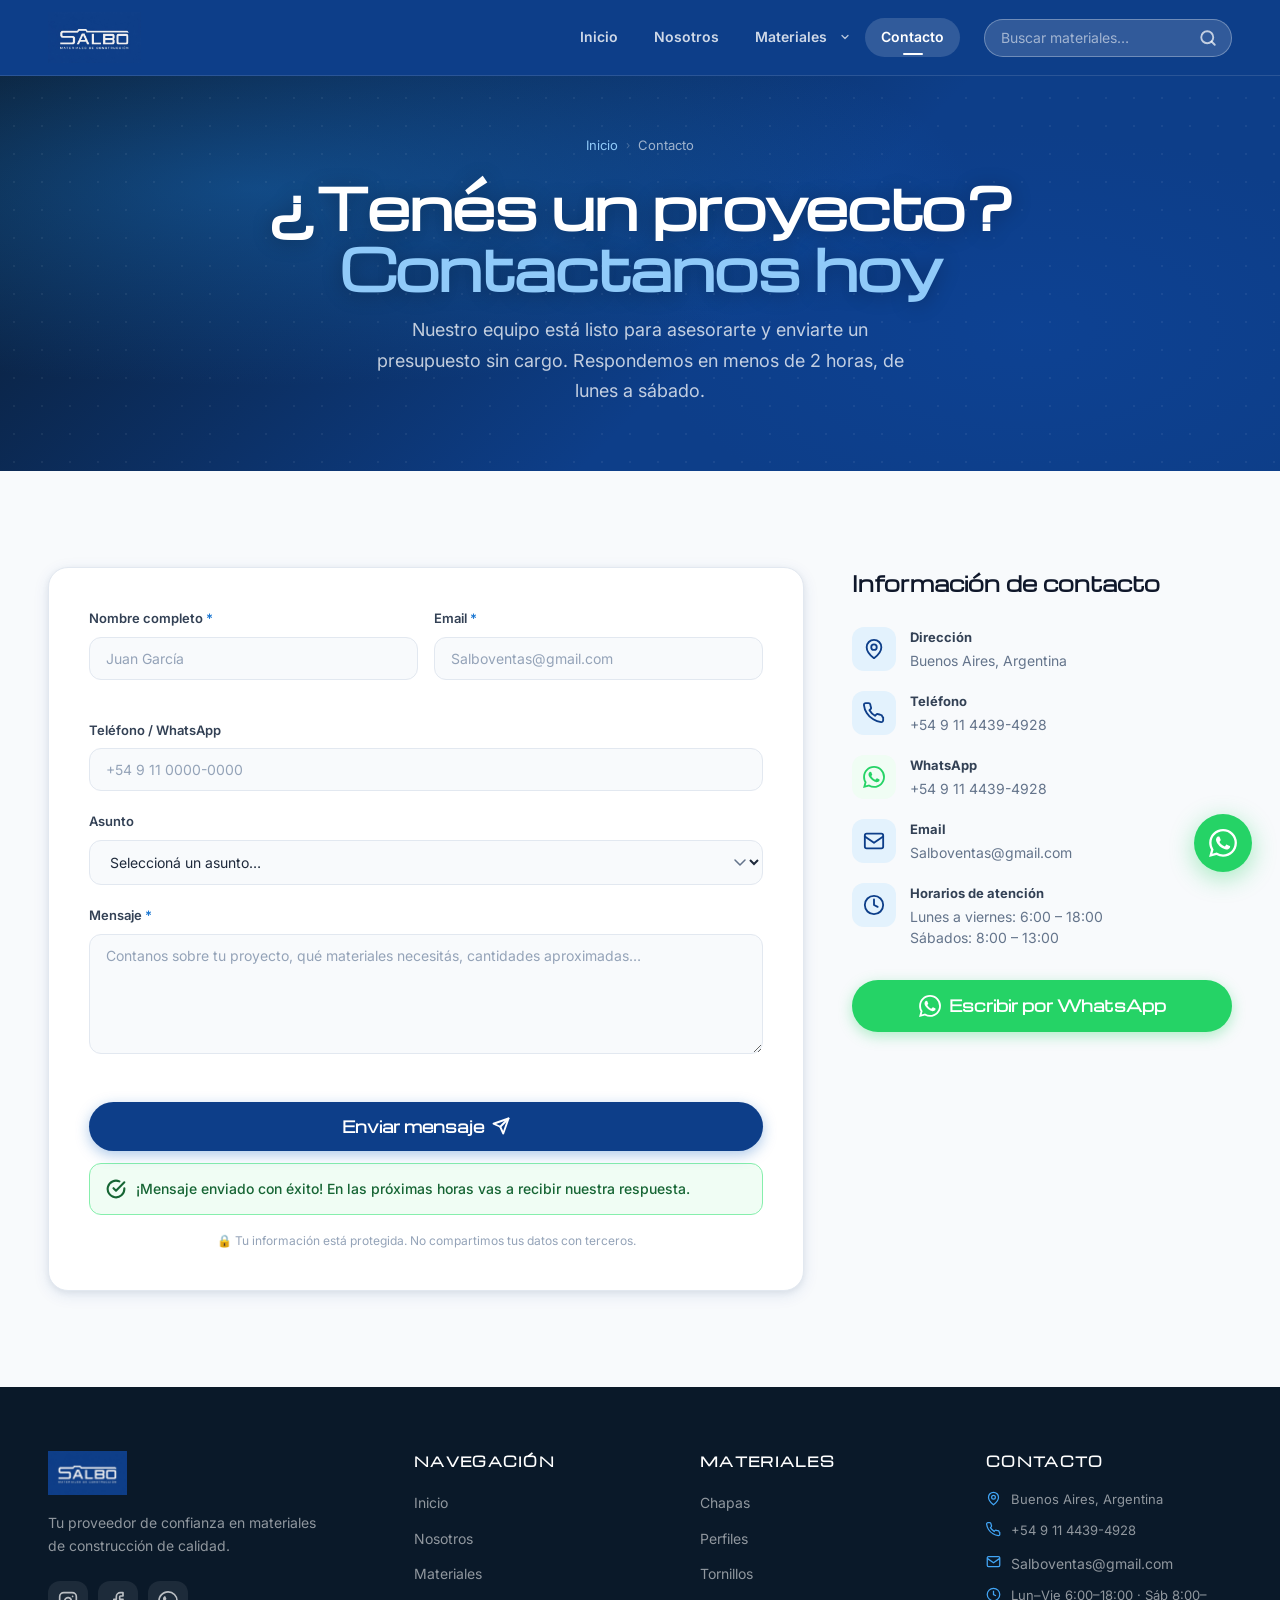
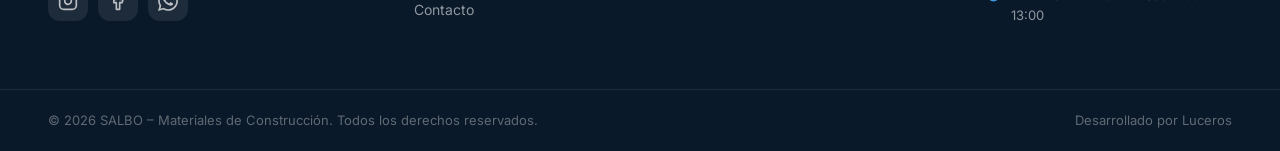
==== commit f9fc7c5a: "Mensajes de WhatsApp, consulta por material, buscador y formulario - WhatsApp: agrega texto prefijad" ====
--- a/contacto.html
+++ b/contacto.html
@@ -45,15 +45,7 @@
   <section class="contact" id="contacto" aria-labelledby="contact-title">
     <div class="container">
 
-      <!--
-        IMPORTANTE – Formspree:
-        1. Creá una cuenta en https://formspree.io (gratis hasta 50 envíos/mes)
-        2. Creá un nuevo formulario y copiá tu ID (ej: xpzgkwrb)
-        3. Reemplazá YOUR_FORM_ID en el atributo action de abajo
-           action="https://formspree.io/f/YOUR_FORM_ID"
-        4. ¡Listo! Los mensajes llegarán a tu email automáticamente.
-      -->
-
+     
       <div class="contact__grid">
 
         <!-- ── FORMULARIO ── -->
@@ -61,7 +53,7 @@
           <form
             class="contact-form"
             id="contactForm"
-            action="https://formspree.io/f/YOUR_FORM_ID"
+            action="https://formspree.io/f/mnjyajav"
             method="POST"
             novalidate
             aria-label="Formulario de contacto"
@@ -159,6 +151,12 @@
               <svg width="18" height="18" viewBox="0 0 24 24" fill="none" stroke="currentColor" stroke-width="2.5" stroke-linecap="round" stroke-linejoin="round" aria-hidden="true"><path d="m22 2-7 20-4-9-9-4Z"/><path d="M22 2 11 13"/></svg>
             </button>
 
+            <!-- Mensaje de éxito -->
+            <div class="form-success" id="formSuccess" role="status" aria-live="polite" hidden>
+              <svg width="20" height="20" viewBox="0 0 24 24" fill="none" stroke="currentColor" stroke-width="2.5" stroke-linecap="round" stroke-linejoin="round" aria-hidden="true"><path d="M22 11.08V12a10 10 0 1 1-5.93-9.14"/><path d="m9 11 3 3L22 4"/></svg>
+              <span>¡Mensaje enviado con éxito! En las próximas horas vas a recibir nuestra respuesta.</span>
+            </div>
+
             <p style="font-size:12px;color:var(--gray-400);margin-top:16px;text-align:center;">
               🔒 Tu información está protegida. No compartimos tus datos con terceros.
             </p>
@@ -197,7 +195,7 @@
               </div>
               <div>
                 <strong>WhatsApp</strong>
-                <p><a href="https://wa.me/5491144394928" target="_blank" rel="noopener noreferrer">+54 9 11 4439-4928</a></p>
+                <p><a href="https://wa.me/5491144394928?text=%C2%A1Hola!%0AGracias%20por%20comunicarte%20con%20*SALBO*%0A%0ASomos%20tu%20proveedor%20de%20materiales%20para%20construcci%C3%B3n%3A%20chapas%2C%20perfiles%2C%20tornillos%20y%20m%C3%A1s.%0A%0AEn%20breve%20te%20respondemos.%0AMientras%20tanto%2C%20pod%C3%A9s%20enviarnos%3A%0A%E2%80%A2%20Material%20que%20necesit%C3%A1s%0A%E2%80%A2%20Medidas%20o%20cantidades%0A%E2%80%A2%20Zona%20de%20entrega%20(Hacemos%20env%C3%ADos)%0A%0A%C2%A1Gracias%20por%20elegirnos!" target="_blank" rel="noopener noreferrer">+54 9 11 4439-4928</a></p>
               </div>
             </div>
 
@@ -235,7 +233,7 @@
 
           </div>
 
-          <a href="https://wa.me/5491144394928?text=%C2%A1Hola!%20%F0%9F%91%8B%0AGracias%20por%20comunicarte%20con%20*SALBO*%0A%0ASomos%20tu%20proveedor%20de%20materiales%20para%20construcci%C3%B3n%3A%20chapas%2C%20perfiles%2C%20tornillos%20y%20m%C3%A1s.%20%F0%9F%8F%97%EF%B8%8F%0A%0A%F0%9F%93%A9%20En%20breve%20te%20respondemos.%0AMientras%20tanto%2C%20pod%C3%A9s%20enviarnos%3A%0A%E2%80%A2%20Material%20que%20necesit%C3%A1s%0A%E2%80%A2%20Medidas%20o%20cantidades%0A%E2%80%A2%20Zona%20de%20entrega%20(%F0%9F%9A%9A%20Hacemos%20env%C3%ADos)%0A%0A%C2%A1Gracias%20por%20elegirnos!%20" target="_blank" rel="noopener noreferrer" class="btn btn--wa btn--lg" style="width:100%;justify-content:center;" aria-label="Escribir por WhatsApp">
+          <a href="https://wa.me/5491144394928?text=%C2%A1Hola!%0AGracias%20por%20comunicarte%20con%20*SALBO*%0A%0ASomos%20tu%20proveedor%20de%20materiales%20para%20construcci%C3%B3n%3A%20chapas%2C%20perfiles%2C%20tornillos%20y%20m%C3%A1s.%0A%0AEn%20breve%20te%20respondemos.%0AMientras%20tanto%2C%20pod%C3%A9s%20enviarnos%3A%0A%E2%80%A2%20Material%20que%20necesit%C3%A1s%0A%E2%80%A2%20Medidas%20o%20cantidades%0A%E2%80%A2%20Zona%20de%20entrega%20(Hacemos%20env%C3%ADos)%0A%0A%C2%A1Gracias%20por%20elegirnos!" target="_blank" rel="noopener noreferrer" class="btn btn--wa btn--lg" style="width:100%;justify-content:center;" aria-label="Escribir por WhatsApp">
             <svg width="22" height="22" viewBox="0 0 24 24" fill="currentColor" aria-hidden="true"><path d="M17.472 14.382c-.297-.149-1.758-.867-2.03-.967-.273-.099-.471-.148-.67.15-.197.297-.767.966-.94 1.164-.173.199-.347.223-.644.075-.297-.15-1.255-.463-2.39-1.475-.883-.788-1.48-1.761-1.653-2.059-.173-.297-.018-.458.13-.606.134-.133.298-.347.446-.52.149-.174.198-.298.298-.497.099-.198.05-.371-.025-.52-.075-.149-.669-1.612-.916-2.207-.242-.579-.487-.5-.669-.51-.173-.008-.371-.01-.57-.01-.198 0-.52.074-.792.372-.272.297-1.04 1.016-1.04 2.479 0 1.462 1.065 2.875 1.213 3.074.149.198 2.096 3.2 5.077 4.487.709.306 1.262.489 1.694.625.712.227 1.36.195 1.871.118.571-.085 1.758-.719 2.006-1.413.248-.694.248-1.289.173-1.413-.074-.124-.272-.198-.57-.347m-5.421 7.403h-.004a9.87 9.87 0 0 1-5.031-1.378l-.361-.214-3.741.982.998-3.648-.235-.374a9.86 9.86 0 0 1-1.51-5.26c.001-5.45 4.436-9.884 9.888-9.884 2.64 0 5.122 1.03 6.988 2.898a9.825 9.825 0 0 1 2.893 6.994c-.003 5.45-4.437 9.884-9.885 9.884m8.413-18.297A11.815 11.815 0 0 0 12.05 0C5.495 0 .16 5.335.157 11.892c0 2.096.547 4.142 1.588 5.945L.057 24l6.305-1.654a11.882 11.882 0 0 0 5.683 1.448h.005c6.554 0 11.89-5.335 11.893-11.893a11.821 11.821 0 0 0-3.48-8.413Z"/></svg>
             Escribir por WhatsApp
           </a>
@@ -248,7 +246,7 @@
   <!-- Shared footer -->
   <div id="site-footer"></div>
 
-  <script src="assets/js/shared.js?v=2" defer></script>
-  <script src="assets/js/main.js?v=2" defer></script>
+  <script src="assets/js/shared.js?v=3" defer></script>
+  <script src="assets/js/main.js?v=5" defer></script>
 </body>
 </html>
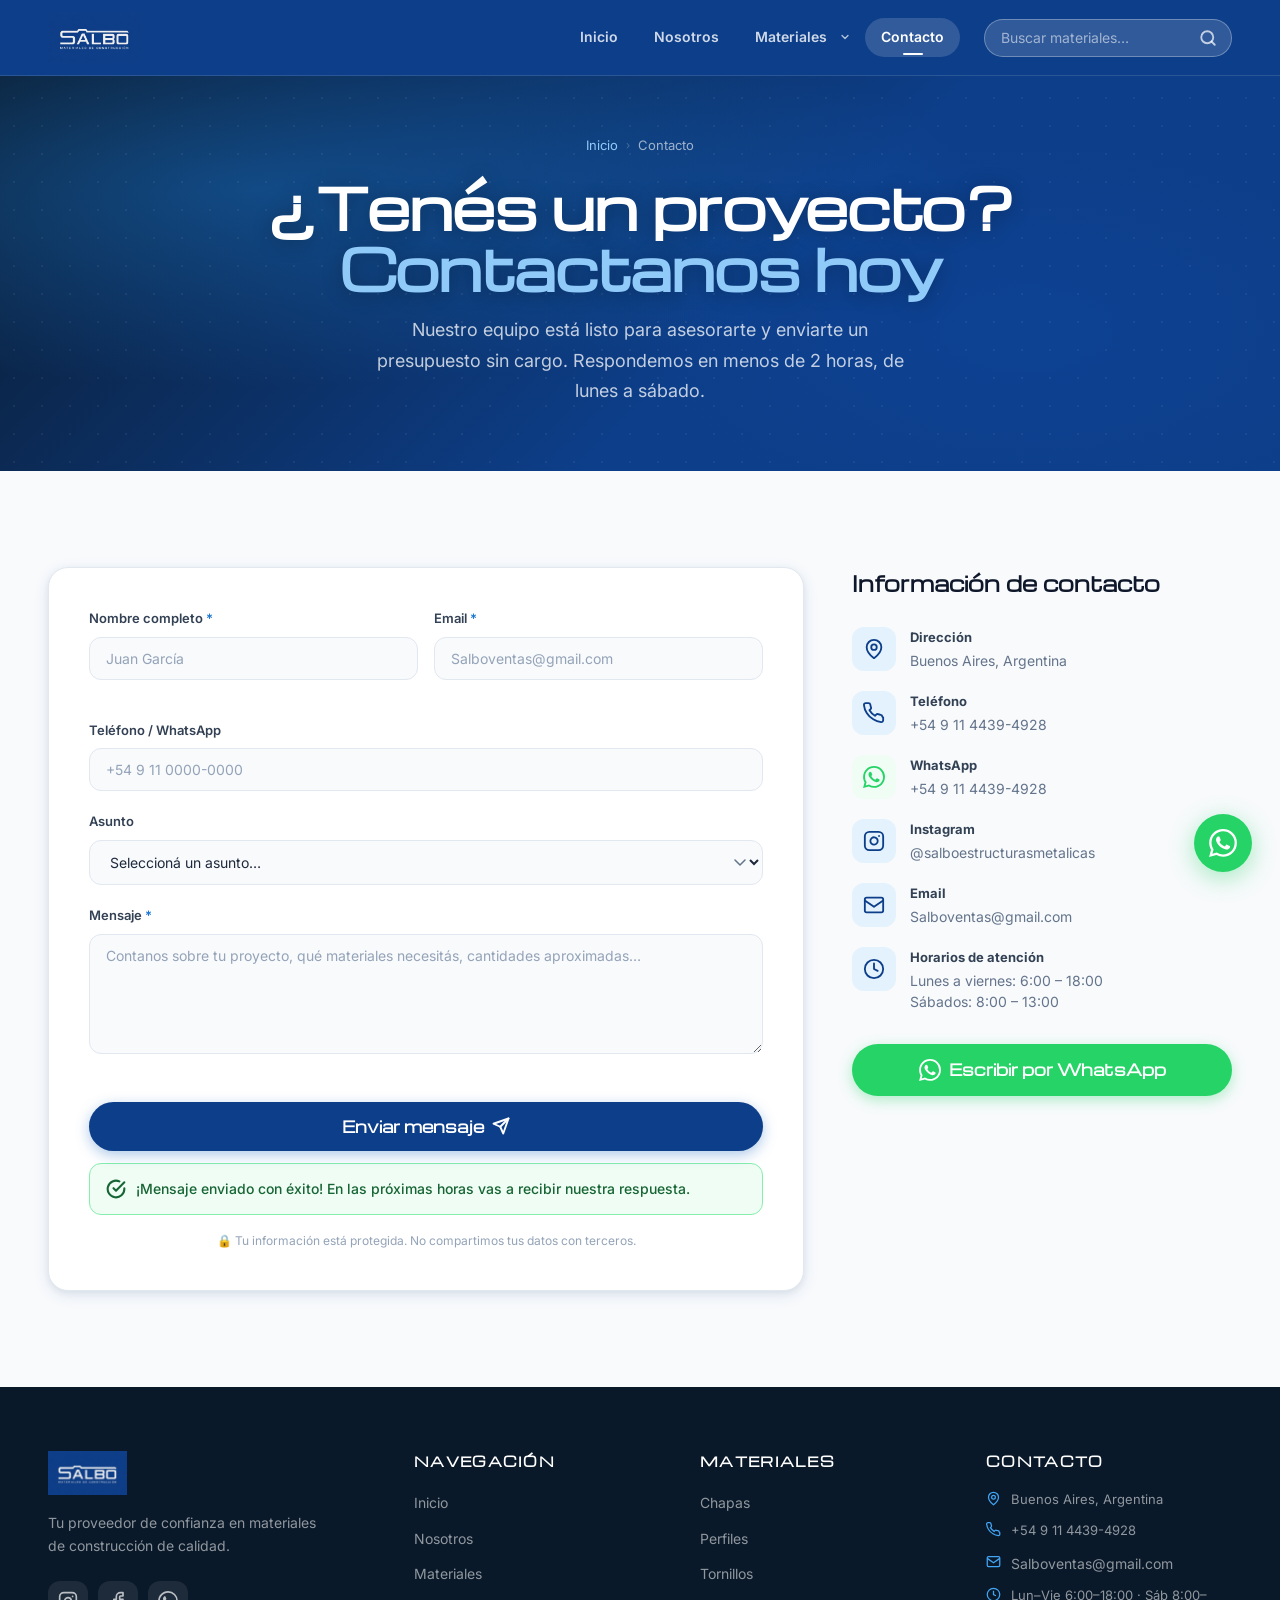
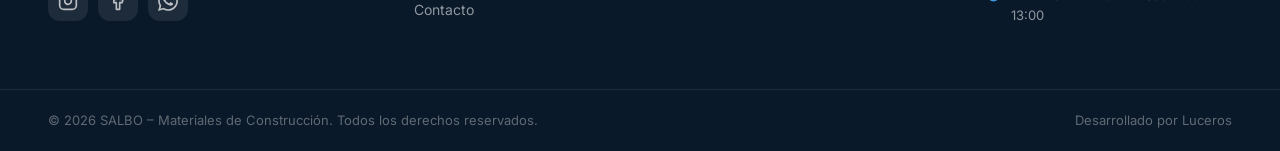
==== commit 0d85abb5: "IG en contacto" ====
--- a/contacto.html
+++ b/contacto.html
@@ -201,6 +201,16 @@
 
             <div class="contact__info-item">
               <div class="contact__info-icon" aria-hidden="true">
+                <svg width="22" height="22" viewBox="0 0 24 24" fill="none" stroke="currentColor" stroke-width="2" stroke-linecap="round" stroke-linejoin="round"><rect x="2" y="2" width="20" height="20" rx="5"/><path d="M16 11.37A4 4 0 1 1 12.63 8 4 4 0 0 1 16 11.37z"/><line x1="17.5" y1="6.5" x2="17.51" y2="6.5"/></svg>
+              </div>
+              <div>
+                <strong>Instagram</strong>
+                <p><a href="https://www.instagram.com/salboestructurasmetalicas/" target="_blank" rel="noopener noreferrer">@salboestructurasmetalicas</a></p>
+              </div>
+            </div>
+
+            <div class="contact__info-item">
+              <div class="contact__info-icon" aria-hidden="true">
                 <svg width="22" height="22" viewBox="0 0 24 24" fill="none" stroke="currentColor" stroke-width="2" stroke-linecap="round" stroke-linejoin="round"><rect x="2" y="4" width="20" height="16" rx="2"/><path d="m22 7-10 7L2 7"/></svg>
               </div>
               <div>
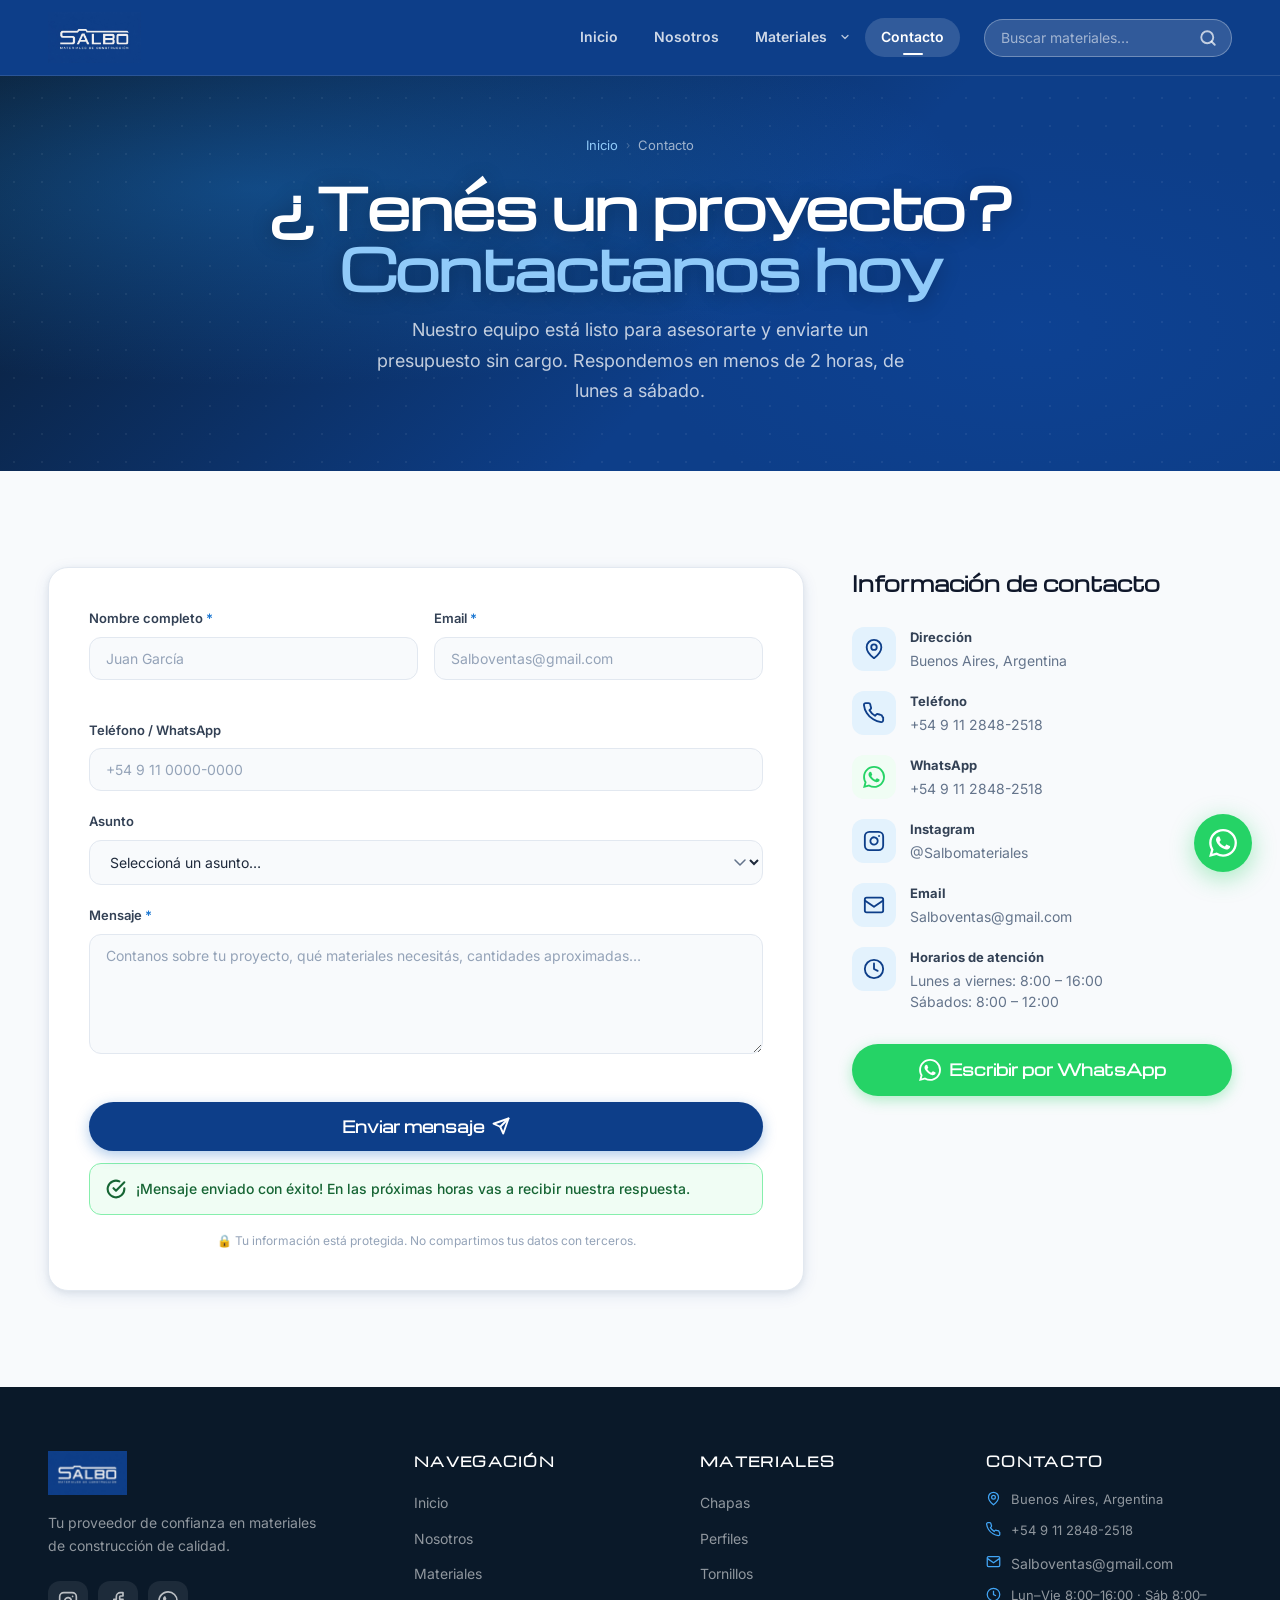
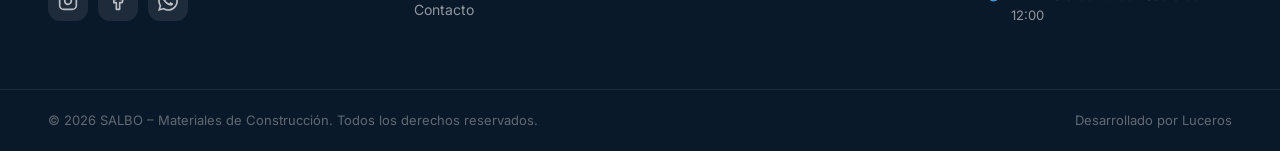
==== commit 7c1bd69c: "Actualizar telefono, Instagram, horarios y agregar IG en contacto - Telefono nuevo en todo el sitio:" ====
--- a/contacto.html
+++ b/contacto.html
@@ -53,7 +53,7 @@
           <form
             class="contact-form"
             id="contactForm"
-            action="https://formspree.io/f/mnjyajav"
+            action="https://formspree.io/f/xgobwjvb"
             method="POST"
             novalidate
             aria-label="Formulario de contacto"
@@ -185,7 +185,7 @@
               </div>
               <div>
                 <strong>Teléfono</strong>
-                <p><a href="tel:+5491144394928">+54 9 11 4439-4928</a></p>
+                <p><a href="tel:+5491128482518">+54 9 11 2848-2518</a></p>
               </div>
             </div>
 
@@ -195,7 +195,7 @@
               </div>
               <div>
                 <strong>WhatsApp</strong>
-                <p><a href="https://wa.me/5491144394928?text=%C2%A1Hola!%0AGracias%20por%20comunicarte%20con%20*SALBO*%0A%0ASomos%20tu%20proveedor%20de%20materiales%20para%20construcci%C3%B3n%3A%20chapas%2C%20perfiles%2C%20tornillos%20y%20m%C3%A1s.%0A%0AEn%20breve%20te%20respondemos.%0AMientras%20tanto%2C%20pod%C3%A9s%20enviarnos%3A%0A%E2%80%A2%20Material%20que%20necesit%C3%A1s%0A%E2%80%A2%20Medidas%20o%20cantidades%0A%E2%80%A2%20Zona%20de%20entrega%20(Hacemos%20env%C3%ADos)%0A%0A%C2%A1Gracias%20por%20elegirnos!" target="_blank" rel="noopener noreferrer">+54 9 11 4439-4928</a></p>
+                <p><a href="https://wa.me/5491128482518?text=%C2%A1Hola!%0AGracias%20por%20comunicarte%20con%20*SALBO*%0A%0ASomos%20tu%20proveedor%20de%20materiales%20para%20construcci%C3%B3n%3A%20chapas%2C%20perfiles%2C%20tornillos%20y%20m%C3%A1s.%0A%0AEn%20breve%20te%20respondemos.%0AMientras%20tanto%2C%20pod%C3%A9s%20enviarnos%3A%0A%E2%80%A2%20Material%20que%20necesit%C3%A1s%0A%E2%80%A2%20Medidas%20o%20cantidades%0A%E2%80%A2%20Zona%20de%20entrega%20(Hacemos%20env%C3%ADos)%0A%0A%C2%A1Gracias%20por%20elegirnos!" target="_blank" rel="noopener noreferrer">+54 9 11 2848-2518</a></p>
               </div>
             </div>
 
@@ -205,7 +205,7 @@
               </div>
               <div>
                 <strong>Instagram</strong>
-                <p><a href="https://www.instagram.com/salboestructurasmetalicas/" target="_blank" rel="noopener noreferrer">@salboestructurasmetalicas</a></p>
+                <p><a href="https://www.instagram.com/salbomateriales/" target="_blank" rel="noopener noreferrer">@Salbomateriales</a></p>
               </div>
             </div>
 
@@ -237,13 +237,13 @@
               </div>
               <div>
                 <strong>Horarios de atención</strong>
-                <p>Lunes a viernes: 6:00 – 18:00<br />Sábados: 8:00 – 13:00</p>
+                <p>Lunes a viernes: 8:00 – 16:00<br />Sábados: 8:00 – 12:00</p>
               </div>
             </div>
 
           </div>
 
-          <a href="https://wa.me/5491144394928?text=%C2%A1Hola!%0AGracias%20por%20comunicarte%20con%20*SALBO*%0A%0ASomos%20tu%20proveedor%20de%20materiales%20para%20construcci%C3%B3n%3A%20chapas%2C%20perfiles%2C%20tornillos%20y%20m%C3%A1s.%0A%0AEn%20breve%20te%20respondemos.%0AMientras%20tanto%2C%20pod%C3%A9s%20enviarnos%3A%0A%E2%80%A2%20Material%20que%20necesit%C3%A1s%0A%E2%80%A2%20Medidas%20o%20cantidades%0A%E2%80%A2%20Zona%20de%20entrega%20(Hacemos%20env%C3%ADos)%0A%0A%C2%A1Gracias%20por%20elegirnos!" target="_blank" rel="noopener noreferrer" class="btn btn--wa btn--lg" style="width:100%;justify-content:center;" aria-label="Escribir por WhatsApp">
+          <a href="https://wa.me/5491128482518?text=%C2%A1Hola!%0AGracias%20por%20comunicarte%20con%20*SALBO*%0A%0ASomos%20tu%20proveedor%20de%20materiales%20para%20construcci%C3%B3n%3A%20chapas%2C%20perfiles%2C%20tornillos%20y%20m%C3%A1s.%0A%0AEn%20breve%20te%20respondemos.%0AMientras%20tanto%2C%20pod%C3%A9s%20enviarnos%3A%0A%E2%80%A2%20Material%20que%20necesit%C3%A1s%0A%E2%80%A2%20Medidas%20o%20cantidades%0A%E2%80%A2%20Zona%20de%20entrega%20(Hacemos%20env%C3%ADos)%0A%0A%C2%A1Gracias%20por%20elegirnos!" target="_blank" rel="noopener noreferrer" class="btn btn--wa btn--lg" style="width:100%;justify-content:center;" aria-label="Escribir por WhatsApp">
             <svg width="22" height="22" viewBox="0 0 24 24" fill="currentColor" aria-hidden="true"><path d="M17.472 14.382c-.297-.149-1.758-.867-2.03-.967-.273-.099-.471-.148-.67.15-.197.297-.767.966-.94 1.164-.173.199-.347.223-.644.075-.297-.15-1.255-.463-2.39-1.475-.883-.788-1.48-1.761-1.653-2.059-.173-.297-.018-.458.13-.606.134-.133.298-.347.446-.52.149-.174.198-.298.298-.497.099-.198.05-.371-.025-.52-.075-.149-.669-1.612-.916-2.207-.242-.579-.487-.5-.669-.51-.173-.008-.371-.01-.57-.01-.198 0-.52.074-.792.372-.272.297-1.04 1.016-1.04 2.479 0 1.462 1.065 2.875 1.213 3.074.149.198 2.096 3.2 5.077 4.487.709.306 1.262.489 1.694.625.712.227 1.36.195 1.871.118.571-.085 1.758-.719 2.006-1.413.248-.694.248-1.289.173-1.413-.074-.124-.272-.198-.57-.347m-5.421 7.403h-.004a9.87 9.87 0 0 1-5.031-1.378l-.361-.214-3.741.982.998-3.648-.235-.374a9.86 9.86 0 0 1-1.51-5.26c.001-5.45 4.436-9.884 9.888-9.884 2.64 0 5.122 1.03 6.988 2.898a9.825 9.825 0 0 1 2.893 6.994c-.003 5.45-4.437 9.884-9.885 9.884m8.413-18.297A11.815 11.815 0 0 0 12.05 0C5.495 0 .16 5.335.157 11.892c0 2.096.547 4.142 1.588 5.945L.057 24l6.305-1.654a11.882 11.882 0 0 0 5.683 1.448h.005c6.554 0 11.89-5.335 11.893-11.893a11.821 11.821 0 0 0-3.48-8.413Z"/></svg>
             Escribir por WhatsApp
           </a>
@@ -256,7 +256,7 @@
   <!-- Shared footer -->
   <div id="site-footer"></div>
 
-  <script src="assets/js/shared.js?v=3" defer></script>
-  <script src="assets/js/main.js?v=5" defer></script>
+  <script src="assets/js/shared.js?v=6" defer></script>
+  <script src="assets/js/main.js?v=6" defer></script>
 </body>
 </html>
